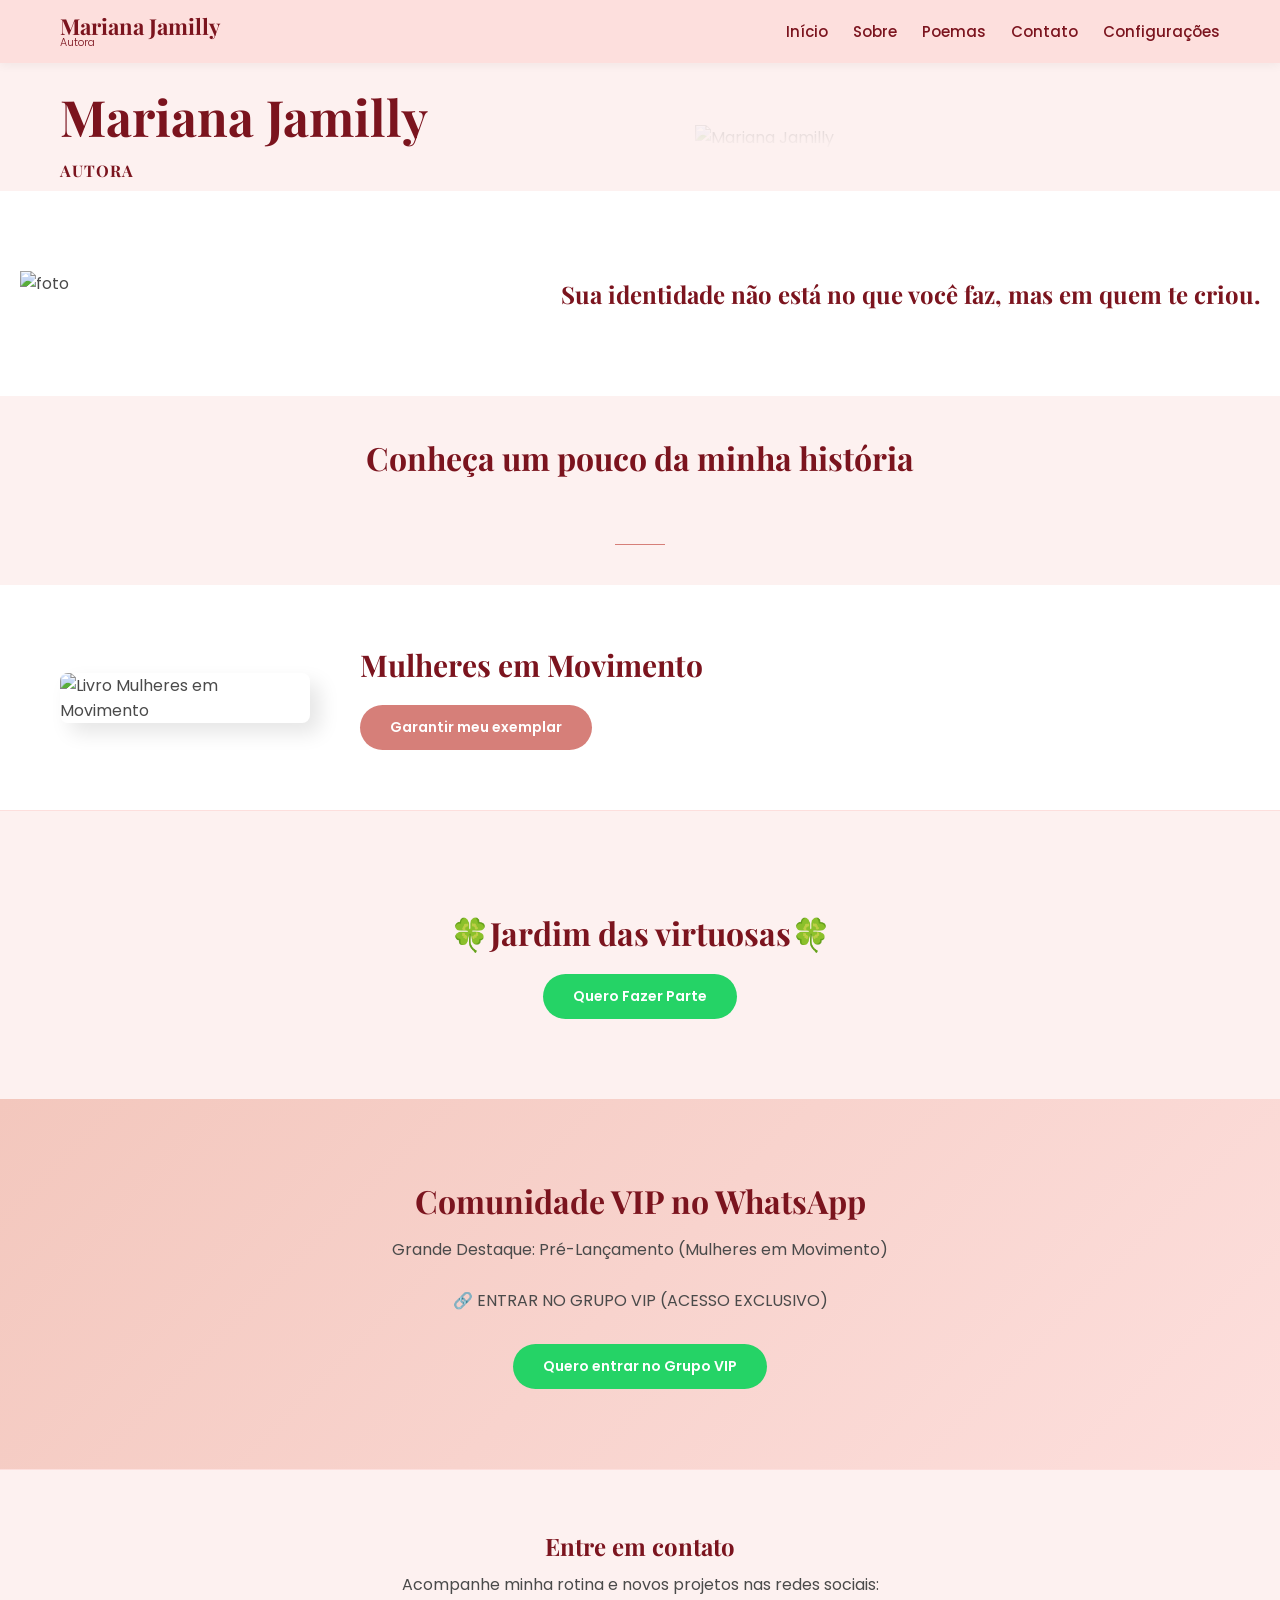
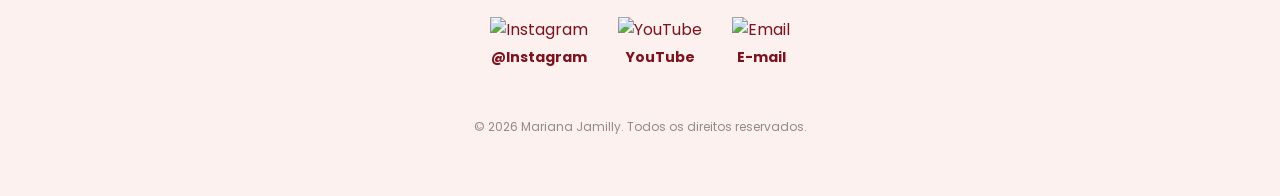
==== index.html @ b72de7c8 "Add files via upload" ====
<!DOCTYPE html>
<html lang="pt-br">
<head>
    <meta charset="UTF-8">
    <meta name="viewport" content="width=device-width, initial-scale=1.0">
    <title>Mariana Jamilly - Autora & Coautora</title>
    
    <link rel="preconnect" href="https://fonts.googleapis.com">
    <link rel="preconnect" href="https://fonts.gstatic.com" crossorigin>
    <link href="https://fonts.googleapis.com/css2?family=Playfair+Display:ital,wght@0,400;0,700;1,400&family=Poppins:wght@300;400;600&display=swap" rel="stylesheet">
    
    <style>
        * { margin: 0; padding: 0; box-sizing: border-box; }

        body {
            font-family: 'Poppins', sans-serif;
            background-color: #FDF1F0;
            color: #4A4A4A;
            overflow-x: hidden;
        }

        .container { max-width: 1200px; margin: 0 auto; padding: 0 20px; width: 100%; }

        .btn {
            display: inline-block;
            background-color: #D67F79;
            color: white;
            padding: 12px 30px;
            border-radius: 25px;
            font-weight: 600;
            font-size: 14px;
            border: none;
            cursor: pointer;
            transition: 0.3s;
            text-decoration: none;
            text-align: center;
        }

        .btn:hover { background-color: #B75B56; transform: translateY(-2px); }

        /* HEADER */
        header {
            background-color: #FDDFDD;
            padding: 15px 0;
            width: 100%;
            z-index: 1000;
            position: sticky;
            top: 0;
            box-shadow: 0 2px 10px rgba(0,0,0,0.05);
        }

        .header-content { display: flex; justify-content: space-between; align-items: center; }

        .logo {
            font-family: 'Playfair Display', serif;
            font-size: 22px;
            color: #7B141E;
            font-weight: 700;
            line-height: 1;
        }

        .logo span { 
            display: block; 
            font-size: 11px; font-family: 'Poppins'; font-weight: 300; 
        }

        .nav-menu { 
            display: flex; 
            gap: 25px; 
            list-style: none; 
        }
        
        .nav-menu a { 
            text-decoration: none; color: #7B141E; font-weight: 500; 
            font-size: 15px;
        }
        
        .menu-toggle{
            display: none;
            flex-direction: column;
            gap: 5px;
            cursor: pointer;
            border: none;
            background: none;
        }
        
        .menu-toggle span{
            display: block;
            width: 25px;
            height: 3px;
            background-color: #7B141E;
            border-radius: 2px;
        }
        
        /* HERO SECTION */
        .hero {
            background: #FDF1F0;
            position: relative;
            padding-top: 20px;
        }

        .hero-content { 
            display: flex; 
            align-items: center; 
            justify-content: space-between; 
            gap: 20px;
        }
        
        .hero-text { 
            flex: 1; 
            z-index: 2; 
        }
        
        .subtitulo{
            display: block;
            color: #7B141E;
            font-weight: bold;
            text-transform: uppercase;
            letter-spacing: 1px;
            margin-bottom: 10px;
            font-family: 'Playfair Display', serif;
        }
        
        .hero-text h1 { 
            font-family: 'Playfair Display', serif; 
            font-size: 50px; 
            color: #7B141E; 
            margin-bottom: 10px; 
        }

        .hero-text h2 { 
            font-family: 'Playfair Display', serif; 
            font-size: 20px; 
            color: #D67F79; 
            margin-bottom: 5px; 
        }

        .hero-img { 
            flex: 1; 
            display: flex; 
            justify-content: center; 
            position: relative;
            max-width: 100%;
        }
            
        .hero-img::after {
            content: "";
            position: absolute;
            bottom: 0;
            left: 0;
            right: 0;
            height: 140px;
            background: linear-gradient(to bottom, transparent, #FDF1F0);
            pointer-events: none;
            z-index: 2;
        }

        .hero-img img { 
            width: 100%; 
            max-width: 480px; 
            height: 480px ;
            object-fit: cover;
            object-position: center top;
            height: auto; 
            display: block; 
        }

        /* SEÇÃO FOTO E TEXTO (PERFIL SECUNDÁRIO) */
        .secaoFotoTexto{
            padding:60px 0;
            background-color:#fff ;
        }
        
        .secaoFotoTexto .FlexContainer {
            margin: 20px;
            display: flex;
            align-items: center;
            gap: 40px;
            flex-wrap: wrap;
        }
        
        .secaoFotoTexto h2{
            font-family:'Playfair Display', serif;
            color: #7B141E;
        }
        
        .fotoPerfilSecundaria{
            flex: 1;
            min-width: 300px;
        }
        
        .fotoPerfilSecundaria img {
            width: 100%;
            max-width: 400px;
            display: block;
            margin-bottom: 20px;
        }
        
        .textoPerfilSecundario p{
            line-height: 1.8;
            color: #555;
            text-align: center;
            margin: 10px 0;
            font-family: 'Playfair Display', serif;
        }

        /* BIOGRAFIA */
        .bio-section { 
            padding: 40px 0; 
            text-align: center; 
        }
        
        .bio-content { 
            max-width: 800px; 
            margin: 0 auto; 
        }
        
        .bio-content h2 { 
            font-family: 'Playfair Display', serif; 
            font-size: 32px; 
            color: #7B141E; 
            margin-bottom: 20px; 
        }
        
        .bio-content p { 
            font-size: 16px; 
            line-height: 1.8; 
            margin-bottom: 25px; 
            color: #555; 
            font-family: 'Playfair Display', serif;
        }

        /* SEÇÃO LIVRO */
        .sobre-livro { 
            padding: 60px 0;
            background: #fff;
        }
            
        .card-livro { display: flex; gap: 50px; align-items: center; }
        .book-img { flex: 0 0 250px; }
        
        .book-img img { width: 100%; border-radius: 8px; box-shadow: 10px 10px 20px rgba(0,0,0,0.1); }
        
        .book-text { flex: 1; }
        
        .book-text h3 { font-family: 'Playfair Display'; font-size: 30px; color: #7B141E; margin-bottom: 20px; }
        .book-text p { line-height: 1.6; color: #555; margin-bottom: 20px; }

        /* DEVOCIONAL */
        .grupoDevocional{
            padding: 80px 20px;
            background-color: #FDF1F0;
            text-align: center;
            border-top: 1px solid #FDDFDD;
        }
        
        .containerDevocional{
            max-width: 700px;
            margin: 0 auto;
            padding: 0 20px;
        }
        
        .containerDevocional h2{
            font-family: 'Playfair Display', serif;
            font-size: 32px;
            color:#7B141E;
            margin: 20px;
        }
        
        .containerDevocional p{
            margin: 10px 0;
            line-height: 1.6;
            color: #4A4A4A;
        }

        /* GRUPO VIP WHATSAPP */
        .grupo-vip {
            padding: 80px 0;
            background: linear-gradient(135deg, #F3C7BD 0%, #FDDFDD 100%);
            text-align: center;
        }
        .vip-container { max-width: 700px; margin: 0 auto; }
        .vip-container h2 { font-family: 'Playfair Display'; font-size: 32px; color: #7B141E; margin-bottom: 15px; }
        .vip-container p { margin-bottom: 30px; line-height: 1.6; }
        .whatsapp-btn { background-color: #25D366; }
        .whatsapp-btn:hover { background-color: #128C7E; }

        /* FOOTER */
        footer {
            padding: 60px 0;
            background-color: #FDF1F0;
            border-top: 1px solid #FDDFDD;
            text-align: center;
        }
        .social-links { display: flex; justify-content: center; gap: 30px; margin-top: 20px; }
        .social-item { text-align: center; color: #7B141E; transition: 0.3s; text-decoration: none; }
        .social-item:hover { color: #D67F79; }
        .social-item b { display: block; font-size: 14px; margin-top: 5px; }

        /* RESPONSIVIDADE */
        @media (max-width: 768px) {
         .hero-content { 
        flex-direction: column; 
        text-align: center; 
    }
    .hero-img { 
        order: 1; 
        width: 100%; 
        justify-content: center; 
    }
    .hero-text { 
        order: 2; 
        padding: 20px 10px; 
    }
    .hero-img img {
        height: 380px;
        max-width: 100%;
    }
    
            .hero-text h1 { font-size: clamp(2rem, 6vh, 32px); }
            .card-livro { flex-direction: column; text-align: center; }
            .book-img { width: 180px; }
            .social-links { flex-direction: column; gap: 20px; }
            .menu-toggle { display: flex; }
            .nav-menu {
                display: none;
                flex-direction: column;
                position: absolute;
                top: 70px;
                left: 0;
                width: 100%;
                background-color: #FDDFDD;
                padding: 20px;
                text-align: center;
                box-shadow: 0 5px 10px rgba(0,0,0,0.1);
            }
            .nav-menu.active { display: flex; }
            .secaoFotoTexto .FlexContainer { flex-direction: column; text-align: center; }
            .fotoPerfilSecundaria img { box-shadow: none; }
        }
    </style>
</head>
<body>

    <header>
        <div class="container header-content">
            <div class="logo">
                Mariana Jamilly
                <span id="siteLogoSub">Autora</span>
            </div>
            
            <button class="menu-toggle" id="mobile-menu">
                <span></span>
                <span></span>
                <span></span>
            </button>
            
            <ul class="nav-menu" id="nav-list">
                <li><a href="#inicio">Início</a></li>
                <li><a href="#sobre">Sobre</a></li>
                <li><a href="poemas.html">Poemas</a></li>
                <li><a href="#contato">Contato</a></li>
                  <li><a href="configuracoes.html">Configurações</a></li>
            </ul>
        </div>
    </header>

    <!-- HERO SECTION -->
    <section class="hero" id="inicio">
        <div class="container hero-content">
        <div class="hero-text">
    <h1 id="viewHeroTitulo">Mariana Jamilly</h1>
    <p class="subtitulo" id="viewHeroAutora">Autora</p>
</div>


            <div class="hero-img">
                <img id="viewHeroImg" src="mari.jpg" alt="Mariana Jamilly">
            </div>
        </div>
    </section>
    
    <!-- PERFIL SECUNDÁRIO -->
    <section class="secaoFotoTexto">
        <div class="FlexContainer">
            <div class="fotoPerfilSecundaria">
                <img id="viewPerfilSecundarioImg" src="conexaoFoto.jpg" alt="foto">
            </div>
            <div class="textoPerfilSecundario">
                <h2 id="viewPerfilSecundarioTitulo">Sua identidade não está no que você faz, mas em quem te criou.</h2>
                <div id="viewPerfilSecundarioParagrafos"></div>
            </div>
        </div>
    </section>
    
    <!-- BIO (HISTÓRIA) -->
    <section class="bio-section" id="sobre">
        <div class="container bio-content">
            <h2 id="viewBioTitulo">Conheça um pouco da minha história</h2>
            <br>
            <div id="viewBioParagrafos"></div>
            <hr style="border: 0; height: 1px; background: #D67F79; width: 50px; margin: 20px auto 0;">
        </div>
    </section>

    <!-- SOBRE O LIVRO -->
    <section class="sobre-livro" id="livro">
        <div class="container">
            <div class="card-livro">
                <div class="book-img">
                    <img id="viewLivroImg" src="capLvr.jpg" alt="Livro Mulheres em Movimento">
                </div>
                <div class="book-text">
                    <h3 id="viewLivroTitulo">Mulheres em Movimento</h3>
                    <p id="viewLivroDescricao"></p>
                    <a id="viewLivroBtn" href="#" class="btn" target="_blank">Garantir meu exemplar</a>
                </div>
            </div>
        </div>
    </section>
    
    <!-- GRUPO DEVOCIONAL -->
    <section class="grupoDevocional">
        <div class="containerDevocional">
            <h2 id="viewDevocionalTitulo">🍀Jardim das virtuosas🍀</h2>
            <div id="viewDevocionalParagrafos"></div>
            <a id="viewDevocionalBtn" href="#" target="_blank" class="btn whatsapp-btn">Quero Fazer Parte</a>
        </div>
    </section>

    <!-- GRUPO VIP -->
    <section class="grupo-vip">
        <div class="container vip-container">
            <h2>Comunidade VIP no WhatsApp</h2>
            <p>Grande Destaque: Pré-Lançamento (Mulheres em Movimento)<br><br>🔗 ENTRAR NO GRUPO VIP (ACESSO EXCLUSIVO)</p>
            <a href="https://chat.whatsapp.com/COgzoQQzvGF0dTVQZWko67?mode=gi_t" target="_blank" class="btn whatsapp-btn">Quero entrar no Grupo VIP</a>
        </div>
    </section>

    <!-- FOOTER -->
    <footer id="contato">
        <div class="container">
            <h2 style="font-family: 'Playfair Display'; color: #7B141E; margin-bottom: 10px;">Entre em contato</h2>
            <p>Acompanhe minha rotina e novos projetos nas redes sociais:</p>
            
            <div class="social-links">
                <a href="https://www.instagram.com/marianajamilly.oficial?igsh=MTk4dnRyM21mb2xocg==" target="_blank" class="social-item">
                    <img src="https://cdn-icons-png.flaticon.com/512/174/174855.png" width="30" alt="Instagram">
                    <b>@Instagram</b>
                </a>
                <a href="https://www.youtube.com/@Marianajamilly.oficial" target="_blank" class="social-item">
                    <img src="https://cdn-icons-png.flaticon.com/512/1384/1384060.png" width="30" alt="YouTube">
                    <b>YouTube</b>
                </a>
                <a href="mailto:marianajamillynevesdeoliveira@gmail.com" class="social-item">
                    <img src="https://cdn-icons-png.flaticon.com/512/732/732200.png" width="30" alt="Email">
                    <b>E-mail</b>
                </a>
            </div>
            
            <p style="font-size: 12px; margin-top: 50px; opacity: 0.6;">&copy; 2026 Mariana Jamilly. Todos os direitos reservados.</p>
        </div>
    </footer>

<!-- Mude de firebase-database-compat.js para firebase-firestore-compat.js -->
    <script src="https://www.gstatic.com/firebasejs/10.8.0/firebase-app-compat.js"></script>
    <script src="https://www.gstatic.com/firebasejs/10.8.0/firebase-firestore-compat.js"></script>

    <!-- Seu script principal da index -->
    <script src="script.js"></script>
</body>
</html>
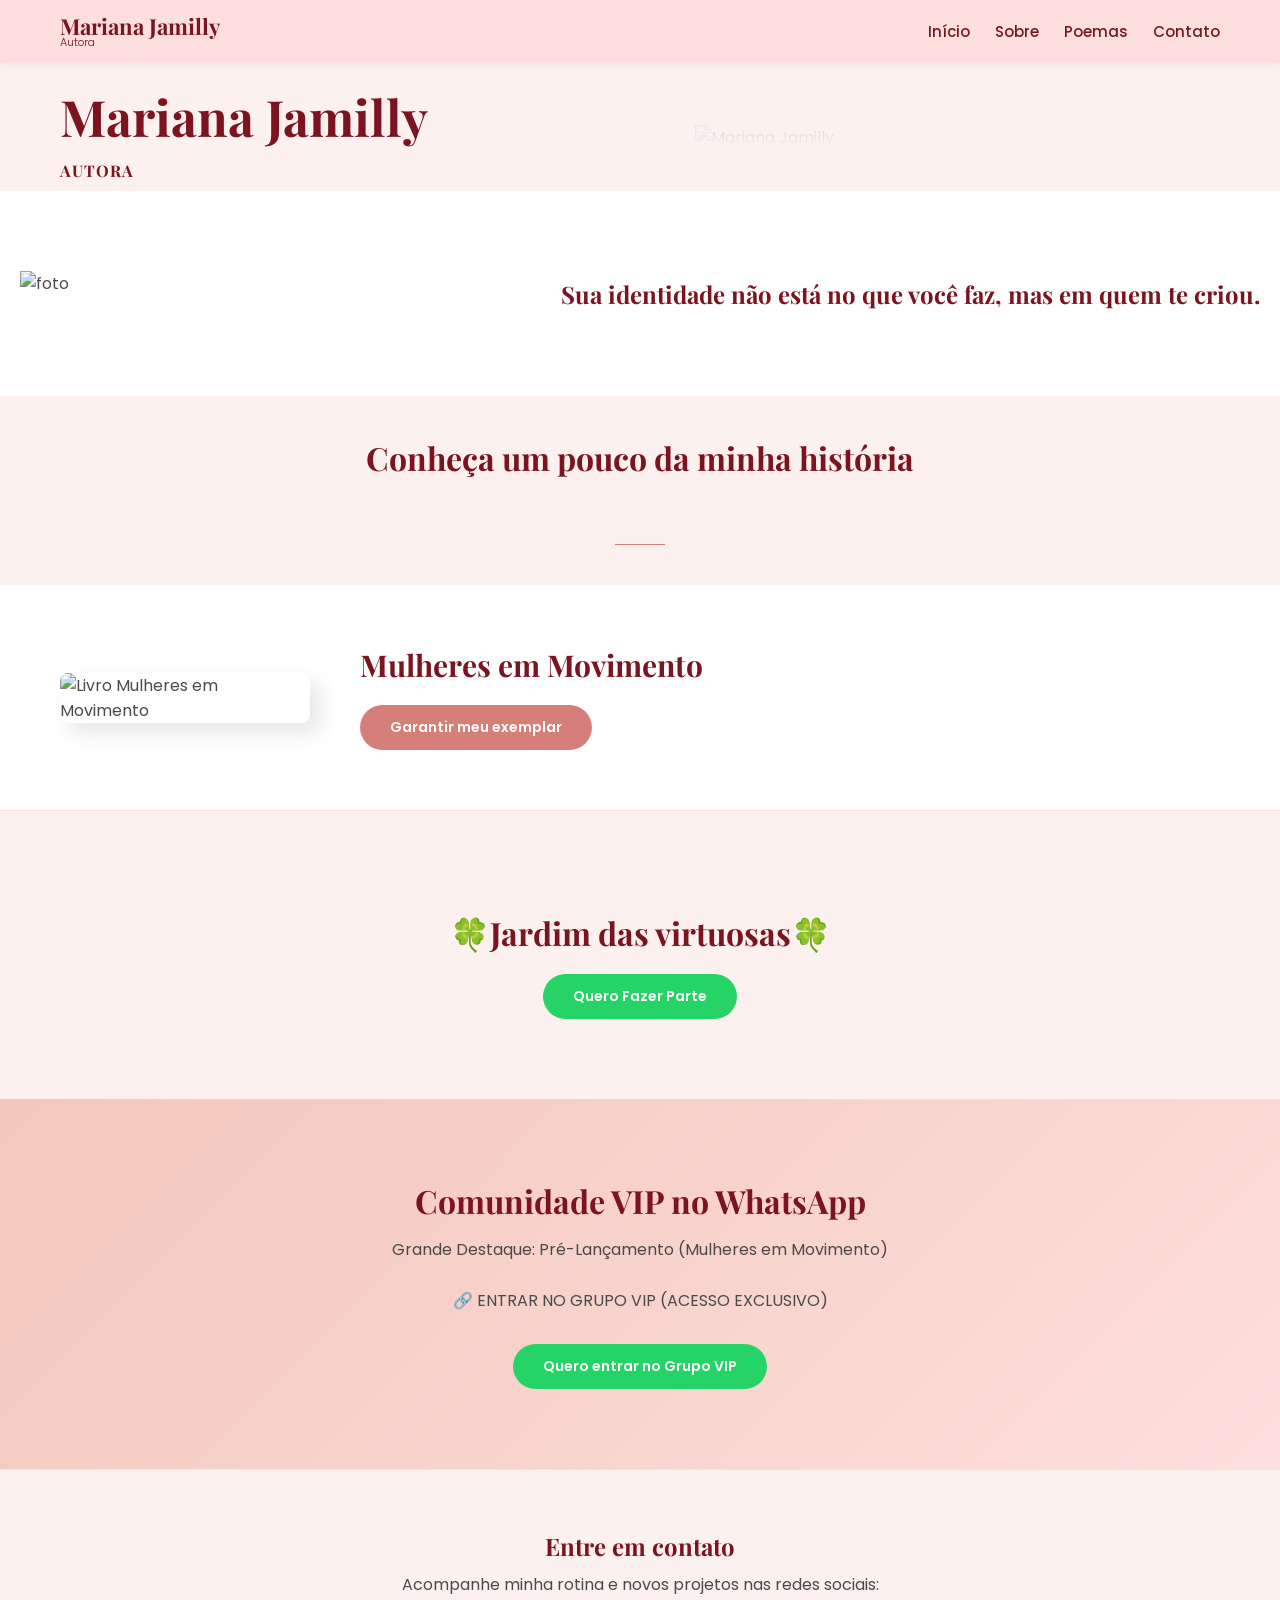
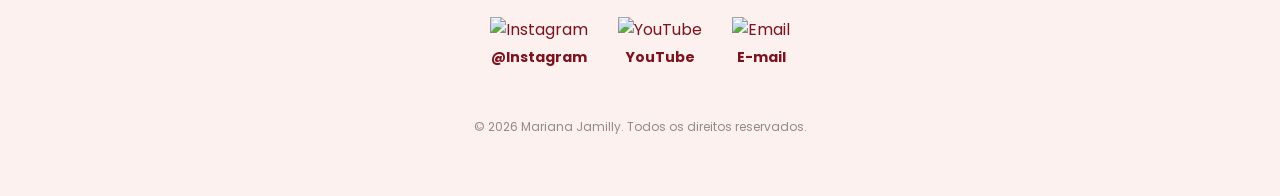
==== commit 8acc59fb: "Add files via upload" ====
--- a/index.html
+++ b/index.html
@@ -360,7 +360,9 @@
                 <li><a href="#sobre">Sobre</a></li>
                 <li><a href="poemas.html">Poemas</a></li>
                 <li><a href="#contato">Contato</a></li>
-                  <li><a href="configuracoes.html">Configurações</a></li>
+<li id="link-admin" style="display: none;">
+        <a href="configuracoes.html" style="font-weight: bold; color: #B75B56;">Configurações</a>
+    </li>
             </ul>
         </div>
     </header>
@@ -468,5 +470,30 @@
 
     <!-- Seu script principal da index -->
     <script src="script.js"></script>
+    
+    <script src="https://www.gstatic.com/firebasejs/10.8.0/firebase-app-compat.js"></script>
+<script src="https://www.gstatic.com/firebasejs/10.8.0/firebase-auth-compat.js"></script>
+
+<script>
+  if (!firebase.apps.length) {
+    firebase.initializeApp(firebaseConfig);
+  }
+
+  const EMAILS_ADM = [
+    "polyanadesn02@gmail.com",
+    
+  ];
+
+  // Mostra o botão do painel apenas se o usuário logado for um ADM
+  firebase.auth().onAuthStateChanged((usuario) => {
+    const linkAdmin = document.getElementById('link-admin');
+    if (usuario && EMAILS_ADM.includes(usuario.email)) {
+      linkAdmin.style.display = 'block';
+    } else {
+      linkAdmin.style.display = 'none';
+    }
+  });
+</script>
+
 </body>
 </html>
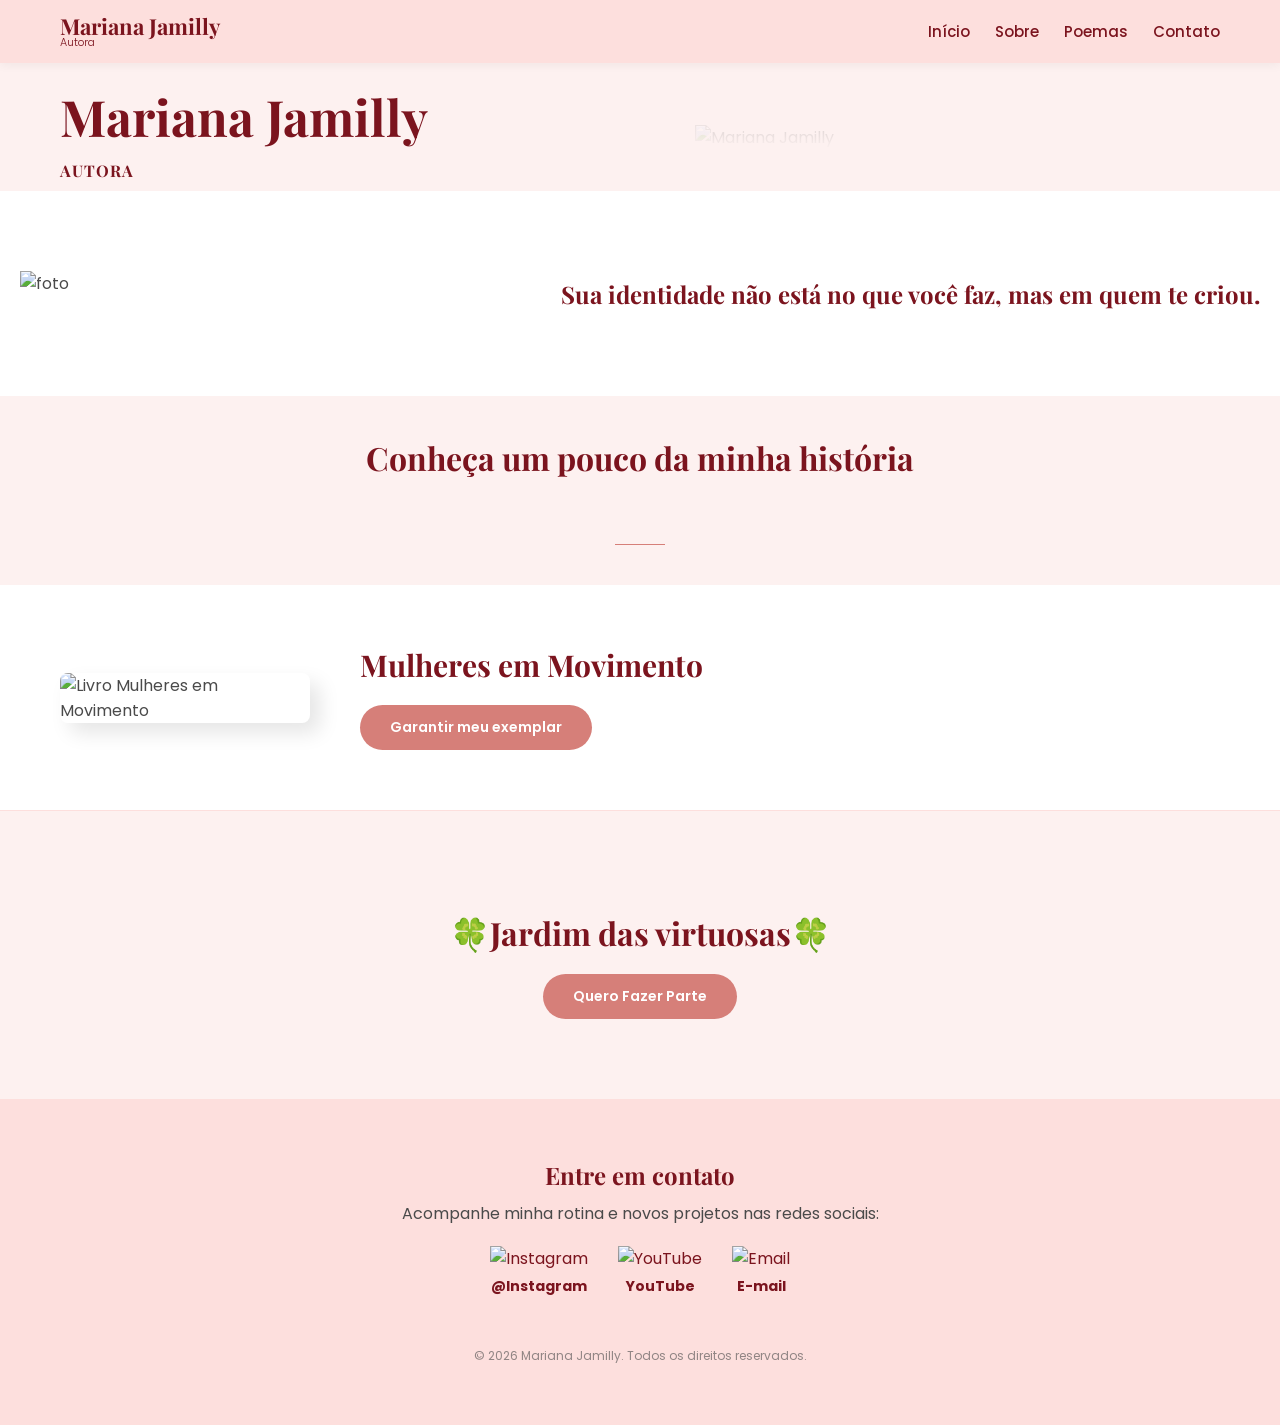
==== commit 9a733c82: "Add files via upload" ====
--- a/index.html
+++ b/index.html
@@ -154,6 +154,8 @@
             pointer-events: none;
             z-index: 2;
         }
+        
+        
 
         .hero-img img { 
             width: 100%; 
@@ -199,9 +201,9 @@
         .textoPerfilSecundario p{
             line-height: 1.8;
             color: #555;
-            text-align: center;
-            margin: 10px 0;
-            font-family: 'Playfair Display', serif;
+            text-align: justify;
+    margin: 10px 0;
+    font-family: 'Playfair Display', serif;
         }
 
         /* BIOGRAFIA */
@@ -273,24 +275,13 @@
             color: #4A4A4A;
         }
 
-        /* GRUPO VIP WHATSAPP */
-        .grupo-vip {
-            padding: 80px 0;
-            background: linear-gradient(135deg, #F3C7BD 0%, #FDDFDD 100%);
-            text-align: center;
-        }
-        .vip-container { max-width: 700px; margin: 0 auto; }
-        .vip-container h2 { font-family: 'Playfair Display'; font-size: 32px; color: #7B141E; margin-bottom: 15px; }
-        .vip-container p { margin-bottom: 30px; line-height: 1.6; }
-        .whatsapp-btn { background-color: #25D366; }
-        .whatsapp-btn:hover { background-color: #128C7E; }
-
+        /* 
         /* FOOTER */
         footer {
             padding: 60px 0;
-            background-color: #FDF1F0;
-            border-top: 1px solid #FDDFDD;
-            text-align: center;
+    background-color: #FDDFDD;
+    
+    text-align: center;
         }
         .social-links { display: flex; justify-content: center; gap: 30px; margin-top: 20px; }
         .social-item { text-align: center; color: #7B141E; transition: 0.3s; text-decoration: none; }
@@ -335,7 +326,8 @@
                 box-shadow: 0 5px 10px rgba(0,0,0,0.1);
             }
             .nav-menu.active { display: flex; }
-            .secaoFotoTexto .FlexContainer { flex-direction: column; text-align: center; }
+            .secaoFotoTexto .FlexContainer { 
+                flex-direction: column; text-align: center; }
             .fotoPerfilSecundaria img { box-shadow: none; }
         }
     </style>
@@ -430,15 +422,7 @@
         </div>
     </section>
 
-    <!-- GRUPO VIP -->
-    <section class="grupo-vip">
-        <div class="container vip-container">
-            <h2>Comunidade VIP no WhatsApp</h2>
-            <p>Grande Destaque: Pré-Lançamento (Mulheres em Movimento)<br><br>🔗 ENTRAR NO GRUPO VIP (ACESSO EXCLUSIVO)</p>
-            <a href="https://chat.whatsapp.com/COgzoQQzvGF0dTVQZWko67?mode=gi_t" target="_blank" class="btn whatsapp-btn">Quero entrar no Grupo VIP</a>
-        </div>
-    </section>
-
+    
     <!-- FOOTER -->
     <footer id="contato">
         <div class="container">
@@ -481,7 +465,10 @@
 
   const EMAILS_ADM = [
     "polyanadesn02@gmail.com",
-    
+    "polyanadesouzaneves2@gmail.com",
+    "polyanadesouza02@gmail.com",
+    "marianajamillynevesdeoliveira@gmail.com",
+    "mahmajamilly@gmail.com"
   ];
 
   // Mostra o botão do painel apenas se o usuário logado for um ADM
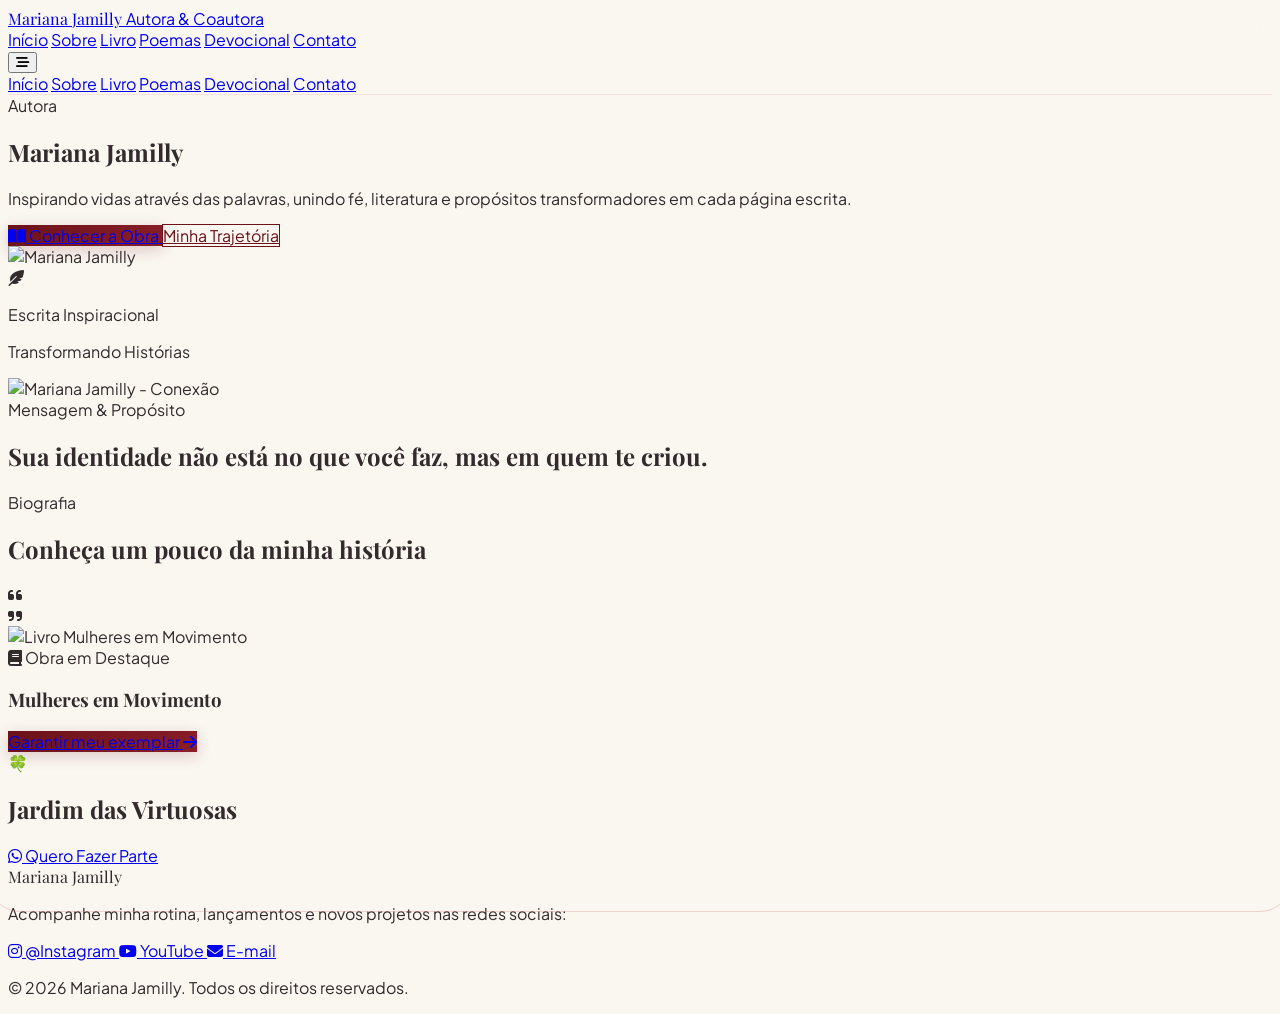
==== commit c24098df: "Add files via upload" ====
--- a/index.html
+++ b/index.html
@@ -1,486 +1,440 @@
 <!DOCTYPE html>
-<html lang="pt-br">
+<html lang="pt-br" class="scroll-smooth">
 <head>
     <meta charset="UTF-8">
     <meta name="viewport" content="width=device-width, initial-scale=1.0">
     <title>Mariana Jamilly - Autora & Coautora</title>
     
+    <!-- Google Fonts -->
     <link rel="preconnect" href="https://fonts.googleapis.com">
     <link rel="preconnect" href="https://fonts.gstatic.com" crossorigin>
-    <link href="https://fonts.googleapis.com/css2?family=Playfair+Display:ital,wght@0,400;0,700;1,400&family=Poppins:wght@300;400;600&display=swap" rel="stylesheet">
+    <link href="https://fonts.googleapis.com/css2?family=Playfair+Display:ital,wght@0,400;0,600;0,700;1,400&family=Plus+Jakarta+Sans:wght@300;400;500;600;700&display=swap" rel="stylesheet">
     
+    <!-- FontAwesome icons -->
+    <link rel="stylesheet" href="https://cdnjs.cloudflare.com/ajax/libs/font-awesome/6.4.0/css/all.min.css">
+
+    <!-- Tailwind CSS CDN -->
+    <script src="https://cdn.tailwindcss.com"></script>
+    <script>
+        tailwind.config = {
+            theme: {
+                extend: {
+                    colors: {
+                        brand: {
+                            wine: '#6B121A',
+                            darkWine: '#4A0C12',
+                            rose: '#D67F79',
+                            roseLight: '#F7E7E5',
+                            accent: '#C86B65',
+                            cream: '#FAF6F0',
+                            cardBg: '#FCF8F7'
+                        }
+                    },
+                    fontFamily: {
+                        serif: ['"Playfair Display"', 'serif'],
+                        sans: ['"Plus Jakarta Sans"', 'sans-serif']
+                    },
+                    boxShadow: {
+                        'soft-wine': '0 20px 40px -15px rgba(107, 18, 26, 0.08)',
+                        'book': '15px 20px 35px -5px rgba(74, 12, 18, 0.25)',
+                        'card-hover': '0 25px 50px -12px rgba(107, 18, 26, 0.12)'
+                    }
+                }
+            }
+        }
+    </script>
+
     <style>
-        * { margin: 0; padding: 0; box-sizing: border-box; }
-
         body {
-            font-family: 'Poppins', sans-serif;
-            background-color: #FDF1F0;
-            color: #4A4A4A;
+            font-family: 'Plus Jakarta Sans', sans-serif;
+            background-color: #FAF6F0;
+            color: #332A2B;
             overflow-x: hidden;
         }
 
-        .container { max-width: 1200px; margin: 0 auto; padding: 0 20px; width: 100%; }
-
-        .btn {
-            display: inline-block;
-            background-color: #D67F79;
-            color: white;
-            padding: 12px 30px;
-            border-radius: 25px;
-            font-weight: 600;
-            font-size: 14px;
-            border: none;
-            cursor: pointer;
-            transition: 0.3s;
-            text-decoration: none;
-            text-align: center;
-        }
-
-        .btn:hover { background-color: #B75B56; transform: translateY(-2px); }
-
-        /* HEADER */
-        header {
-            background-color: #FDDFDD;
-            padding: 15px 0;
-            width: 100%;
-            z-index: 1000;
-            position: sticky;
-            top: 0;
-            box-shadow: 0 2px 10px rgba(0,0,0,0.05);
-        }
-
-        .header-content { display: flex; justify-content: space-between; align-items: center; }
-
-        .logo {
+        .font-serif {
             font-family: 'Playfair Display', serif;
-            font-size: 22px;
-            color: #7B141E;
-            font-weight: 700;
-            line-height: 1;
-        }
-
-        .logo span { 
-            display: block; 
-            font-size: 11px; font-family: 'Poppins'; font-weight: 300; 
-        }
-
-        .nav-menu { 
-            display: flex; 
-            gap: 25px; 
-            list-style: none; 
+        }
+
+        /* Glassmorphism Header */
+        .glass-header {
+            background: rgba(250, 246, 240, 0.85);
+            backdrop-filter: blur(12px);
+            -webkit-backdrop-filter: blur(12px);
+            border-bottom: 1px solid rgba(214, 127, 121, 0.15);
+        }
+
+        /* Gradient Text Helper */
+        .text-gradient {
+            background: linear-gradient(135deg, #6B121A 0%, #B75B56 100%);
+            -webkit-background-clip: text;
+            -webkit-text-fill-color: transparent;
+        }
+
+        /* Custom Hover Transitions */
+        .btn-primary {
+            background: linear-gradient(135deg, #6B121A 0%, #8A1E27 100%);
+            transition: all 0.3s cubic-bezier(0.4, 0, 0.2, 1);
+            box-shadow: 0 4px 15px rgba(107, 18, 26, 0.2);
         }
         
-        .nav-menu a { 
-            text-decoration: none; color: #7B141E; font-weight: 500; 
-            font-size: 15px;
-        }
-        
-        .menu-toggle{
-            display: none;
-            flex-direction: column;
-            gap: 5px;
-            cursor: pointer;
-            border: none;
-            background: none;
-        }
-        
-        .menu-toggle span{
-            display: block;
-            width: 25px;
-            height: 3px;
-            background-color: #7B141E;
-            border-radius: 2px;
-        }
-        
-        /* HERO SECTION */
-        .hero {
-            background: #FDF1F0;
-            position: relative;
-            padding-top: 20px;
-        }
-
-        .hero-content { 
-            display: flex; 
-            align-items: center; 
-            justify-content: space-between; 
-            gap: 20px;
-        }
-        
-        .hero-text { 
-            flex: 1; 
-            z-index: 2; 
-        }
-        
-        .subtitulo{
-            display: block;
-            color: #7B141E;
-            font-weight: bold;
-            text-transform: uppercase;
-            letter-spacing: 1px;
-            margin-bottom: 10px;
+        .btn-primary:hover {
+            transform: translateY(-2px);
+            box-shadow: 0 8px 25px rgba(107, 18, 26, 0.35);
+            background: linear-gradient(135deg, #7B141E 0%, #9B242E 100%);
+        }
+
+        .btn-outline {
+            border: 1px solid #6B121A;
+            color: #6B121A;
+            transition: all 0.3s ease;
+        }
+
+        .btn-outline:hover {
+            background-color: #6B121A;
+            color: #FFFFFF;
+            transform: translateY(-2px);
+        }
+
+        /* Custom image frame decorative element */
+        .frame-decorative::before {
+            content: '';
+            position: absolute;
+            inset: -12px;
+            border: 1px solid rgba(214, 127, 121, 0.3);
+            border-radius: 2rem;
+            z-index: 0;
+            pointer-events: none;
+        }
+
+        /* Dynamic styles for Firebase dynamic blocks */
+        #viewPerfilSecundarioParagrafos p,
+        #viewBioParagrafos p,
+        #viewDevocionalParagrafos p {
+            margin-bottom: 1.25rem;
+            line-height: 1.8;
+            font-size: 1.05rem;
+        }
+
+        #viewBioParagrafos p {
             font-family: 'Playfair Display', serif;
-        }
-        
-        .hero-text h1 { 
-            font-family: 'Playfair Display', serif; 
-            font-size: 50px; 
-            color: #7B141E; 
-            margin-bottom: 10px; 
-        }
-
-        .hero-text h2 { 
-            font-family: 'Playfair Display', serif; 
-            font-size: 20px; 
-            color: #D67F79; 
-            margin-bottom: 5px; 
-        }
-
-        .hero-img { 
-            flex: 1; 
-            display: flex; 
-            justify-content: center; 
-            position: relative;
-            max-width: 100%;
-        }
-            
-        .hero-img::after {
-            content: "";
-            position: absolute;
-            bottom: 0;
-            left: 0;
-            right: 0;
-            height: 140px;
-            background: linear-gradient(to bottom, transparent, #FDF1F0);
-            pointer-events: none;
-            z-index: 2;
-        }
-        
-        
-
-        .hero-img img { 
-            width: 100%; 
-            max-width: 480px; 
-            height: 480px ;
-            object-fit: cover;
-            object-position: center top;
-            height: auto; 
-            display: block; 
-        }
-
-        /* SEÇÃO FOTO E TEXTO (PERFIL SECUNDÁRIO) */
-        .secaoFotoTexto{
-            padding:60px 0;
-            background-color:#fff ;
-        }
-        
-        .secaoFotoTexto .FlexContainer {
-            margin: 20px;
-            display: flex;
-            align-items: center;
-            gap: 40px;
-            flex-wrap: wrap;
-        }
-        
-        .secaoFotoTexto h2{
-            font-family:'Playfair Display', serif;
-            color: #7B141E;
-        }
-        
-        .fotoPerfilSecundaria{
-            flex: 1;
-            min-width: 300px;
-        }
-        
-        .fotoPerfilSecundaria img {
-            width: 100%;
-            max-width: 400px;
-            display: block;
-            margin-bottom: 20px;
-        }
-        
-        .textoPerfilSecundario p{
-            line-height: 1.8;
-            color: #555;
-            text-align: justify;
-    margin: 10px 0;
-    font-family: 'Playfair Display', serif;
-        }
-
-        /* BIOGRAFIA */
-        .bio-section { 
-            padding: 40px 0; 
-            text-align: center; 
-        }
-        
-        .bio-content { 
-            max-width: 800px; 
-            margin: 0 auto; 
-        }
-        
-        .bio-content h2 { 
-            font-family: 'Playfair Display', serif; 
-            font-size: 32px; 
-            color: #7B141E; 
-            margin-bottom: 20px; 
-        }
-        
-        .bio-content p { 
-            font-size: 16px; 
-            line-height: 1.8; 
-            margin-bottom: 25px; 
-            color: #555; 
-            font-family: 'Playfair Display', serif;
-        }
-
-        /* SEÇÃO LIVRO */
-        .sobre-livro { 
-            padding: 60px 0;
-            background: #fff;
-        }
-            
-        .card-livro { display: flex; gap: 50px; align-items: center; }
-        .book-img { flex: 0 0 250px; }
-        
-        .book-img img { width: 100%; border-radius: 8px; box-shadow: 10px 10px 20px rgba(0,0,0,0.1); }
-        
-        .book-text { flex: 1; }
-        
-        .book-text h3 { font-family: 'Playfair Display'; font-size: 30px; color: #7B141E; margin-bottom: 20px; }
-        .book-text p { line-height: 1.6; color: #555; margin-bottom: 20px; }
-
-        /* DEVOCIONAL */
-        .grupoDevocional{
-            padding: 80px 20px;
-            background-color: #FDF1F0;
-            text-align: center;
-            border-top: 1px solid #FDDFDD;
-        }
-        
-        .containerDevocional{
-            max-width: 700px;
-            margin: 0 auto;
-            padding: 0 20px;
-        }
-        
-        .containerDevocional h2{
-            font-family: 'Playfair Display', serif;
-            font-size: 32px;
-            color:#7B141E;
-            margin: 20px;
-        }
-        
-        .containerDevocional p{
-            margin: 10px 0;
-            line-height: 1.6;
-            color: #4A4A4A;
-        }
-
-        /* 
-        /* FOOTER */
-        footer {
-            padding: 60px 0;
-    background-color: #FDDFDD;
-    
-    text-align: center;
-        }
-        .social-links { display: flex; justify-content: center; gap: 30px; margin-top: 20px; }
-        .social-item { text-align: center; color: #7B141E; transition: 0.3s; text-decoration: none; }
-        .social-item:hover { color: #D67F79; }
-        .social-item b { display: block; font-size: 14px; margin-top: 5px; }
-
-        /* RESPONSIVIDADE */
-        @media (max-width: 768px) {
-         .hero-content { 
-        flex-direction: column; 
-        text-align: center; 
-    }
-    .hero-img { 
-        order: 1; 
-        width: 100%; 
-        justify-content: center; 
-    }
-    .hero-text { 
-        order: 2; 
-        padding: 20px 10px; 
-    }
-    .hero-img img {
-        height: 380px;
-        max-width: 100%;
-    }
-    
-            .hero-text h1 { font-size: clamp(2rem, 6vh, 32px); }
-            .card-livro { flex-direction: column; text-align: center; }
-            .book-img { width: 180px; }
-            .social-links { flex-direction: column; gap: 20px; }
-            .menu-toggle { display: flex; }
-            .nav-menu {
-                display: none;
-                flex-direction: column;
-                position: absolute;
-                top: 70px;
-                left: 0;
-                width: 100%;
-                background-color: #FDDFDD;
-                padding: 20px;
-                text-align: center;
-                box-shadow: 0 5px 10px rgba(0,0,0,0.1);
-            }
-            .nav-menu.active { display: flex; }
-            .secaoFotoTexto .FlexContainer { 
-                flex-direction: column; text-align: center; }
-            .fotoPerfilSecundaria img { box-shadow: none; }
+            color: #4A3E3F;
+            font-size: 1.125rem;
         }
     </style>
 </head>
-<body>
-
-    <header>
-        <div class="container header-content">
-            <div class="logo">
-                Mariana Jamilly
-                <span id="siteLogoSub">Autora</span>
-            </div>
+<body class="antialiased selection:bg-brand-roseLight selection:text-brand-wine">
+
+    <!-- HEADER -->
+    <header class="glass-header fixed top-0 left-0 right-0 z-50 transition-all duration-300">
+        <div class="max-w-7xl mx-auto px-6 sm:px-8 lg:px-12 h-20 flex items-center justify-between">
             
-            <button class="menu-toggle" id="mobile-menu">
-                <span></span>
-                <span></span>
-                <span></span>
+            <!-- LOGO -->
+            <a href="#inicio" class="group flex flex-col focus:outline-none">
+                <span class="font-serif text-2xl font-bold tracking-tight text-brand-wine group-hover:text-brand-rose transition-colors">
+                    Mariana Jamilly
+                </span>
+                <span id="siteLogoSub" class="text-[10px] uppercase tracking-widest text-brand-rose font-semibold -mt-1">
+                    Autora & Coautora
+                </span>
+            </a>
+
+            <!-- NAV MENU - DESKTOP -->
+            <nav class="hidden md:flex items-center space-x-8">
+                <a href="#inicio" class="text-sm font-medium text-gray-700 hover:text-brand-wine transition-colors relative py-1 after:content-[''] after:absolute after:bottom-0 after:left-0 after:w-0 after:h-0.5 after:bg-brand-rose hover:after:w-full after:transition-all">Início</a>
+                <a href="#sobre" class="text-sm font-medium text-gray-700 hover:text-brand-wine transition-colors relative py-1 after:content-[''] after:absolute after:bottom-0 after:left-0 after:w-0 after:h-0.5 after:bg-brand-rose hover:after:w-full after:transition-all">Sobre</a>
+                <a href="#livro" class="text-sm font-medium text-gray-700 hover:text-brand-wine transition-colors relative py-1 after:content-[''] after:absolute after:bottom-0 after:left-0 after:w-0 after:h-0.5 after:bg-brand-rose hover:after:w-full after:transition-all">Livro</a>
+                <a href="poemas.html" class="text-sm font-medium text-gray-700 hover:text-brand-wine transition-colors relative py-1 after:content-[''] after:absolute after:bottom-0 after:left-0 after:w-0 after:h-0.5 after:bg-brand-rose hover:after:w-full after:transition-all">Poemas</a>
+                <a href="#devocional" class="text-sm font-medium text-gray-700 hover:text-brand-wine transition-colors relative py-1 after:content-[''] after:absolute after:bottom-0 after:left-0 after:w-0 after:h-0.5 after:bg-brand-rose hover:after:w-full after:transition-all">Devocional</a>
+                
+                <a href="#contato" class="text-sm font-medium text-gray-700 hover:text-brand-wine transition-colors relative py-1 after:content-[''] after:absolute after:bottom-0 after:left-0 after:w-0 after:h-0.5 after:bg-brand-rose hover:after:w-full after:transition-all">Contato</a>
+                
+<!-- Substitua a tag <li> por uma <div> -->
+                <div id="link-admin" style="display: none;">
+                    <a href="configuracoes.html" class="inline-flex items-center gap-1.5 text-xs font-bold uppercase tracking-wider text-brand-wine bg-brand-roseLight px-3 py-1.5 rounded-full hover:bg-brand-rose hover:text-white transition-all">
+                        <i class="fa-solid fa-gear text-xs"></i> Configurações
+                    </a>
+                </div>
+            </nav>
+
+            <!-- MOBILE MENU BUTTON -->
+            <button class="md:hidden p-2 rounded-lg text-brand-wine focus:outline-none focus:ring-2 focus:ring-brand-rose/50" id="mobile-menu" aria-label="Abrir menu">
+                <i class="fa-solid fa-bars-staggered text-2xl" id="menu-icon"></i>
             </button>
+        </div>
+
+        <!-- MOBILE MENU DROPDOWN -->
+        <div id="nav-list" class="hidden md:hidden bg-white/95 backdrop-blur-lg border-b border-gray-100 px-6 py-6 transition-all duration-300">
+            <div class="flex flex-col space-y-4">
+          
+                
+                <a href="#inicio" class="mobile-link text-base font-medium text-gray-800 hover:text-brand-wine">Início</a>
+                <a href="#sobre" class="mobile-link text-base font-medium text-gray-800 hover:text-brand-wine">Sobre</a>
+                <a href="#livro" class="mobile-link text-base font-medium text-gray-800 hover:text-brand-wine">Livro</a>
+                <a href="poemas.html" class="mobile-link text-base font-medium text-gray-800 hover:text-brand-wine">Poemas</a>
+                <a href="#devocional" class="mobile-link text-base font-medium text-gray-800 hover:text-brand-wine">Devocional</a>
+                <a href="#contato" class="mobile-link text-base font-medium text-gray-800 hover:text-brand-wine">Contato</a>
+                <a href="configuracoes.html"
+   id="link-admin-mobile"
+   style="display: none;"
+   class="mobile-link text-base font-bold text-brand-wine">
+    <i class="fa-solid fa-gear mr-2"></i>
+    Configurações
+</a>
+                
+            </div>
+        </div>
+    </header>
+
+    <!-- HERO SECTION -->
+    <section class="hero pt-32 pb-20 lg:pt-40 lg:pb-28 relative overflow-hidden" id="inicio">
+        <!-- Background Decorative Elements -->
+        <div class="absolute top-1/4 -left-20 w-80 h-80 bg-brand-roseLight/50 rounded-full blur-3xl pointer-events-none"></div>
+        <div class="absolute bottom-10 right-0 w-96 h-96 bg-brand-rose/10 rounded-full blur-3xl pointer-events-none"></div>
+
+        <div class="max-w-7xl mx-auto px-6 sm:px-8 lg:px-12 relative z-10">
+            <div class="grid grid-cols-1 lg:grid-cols-12 gap-12 lg:gap-8 items-center">
+                
+                <!-- HERO TEXT -->
+                <div class="lg:col-span-7 flex flex-col items-center lg:items-start text-center lg:text-left order-2 lg:order-1">
+                    <div class="inline-flex items-center gap-2 px-4 py-1.5 rounded-full bg-brand-roseLight/80 text-brand-wine text-xs font-semibold tracking-wider uppercase mb-6 border border-brand-rose/20">
+                        <span class="w-2 h-2 rounded-full bg-brand-wine animate-pulse"></span>
+                        <span id="viewHeroAutora">Autora</span>
+                    </div>
+
+                    <h1 id="viewHeroTitulo" class="font-serif text-4xl sm:text-5xl lg:text-6xl font-bold text-brand-darkWine leading-tight mb-6">
+                        Mariana Jamilly
+                    </h1>
+
+                    <p class="text-base sm:text-lg text-gray-600 max-w-xl mb-8 leading-relaxed">
+                        Inspirando vidas através das palavras, unindo fé, literatura e propósitos transformadores em cada página escrita.
+                    </p>
+
+                    <div class="flex flex-wrap items-center justify-center lg:justify-start gap-4">
+                        <a href="#livro" class="btn-primary text-white font-medium px-8 py-3.5 rounded-full text-sm tracking-wide inline-flex items-center gap-2">
+                            <i class="fa-solid fa-book-open text-xs"></i>
+                            Conhecer a Obra
+                        </a>
+                        <a href="#sobre" class="btn-outline font-medium px-8 py-3.5 rounded-full text-sm tracking-wide inline-flex items-center gap-2">
+                            Minha Trajetória
+                        </a>
+                    </div>
+                </div>
+
+                <!-- HERO IMAGE -->
+                <div class="lg:col-span-5 flex justify-center order-1 lg:order-2">
+                    <div class="relative w-full max-w-sm sm:max-w-md frame-decorative">
+                        <div class="relative z-10 rounded-3xl overflow-hidden shadow-soft-wine bg-white p-3 border border-brand-roseLight">
+                            <div class="aspect-[4/5] rounded-2xl overflow-hidden relative">
+                                <img id="viewHeroImg" src="mari.jpg" alt="Mariana Jamilly" class="w-full h-full object-cover object-top hover:scale-105 transition-transform duration-700">
+                                <div class="absolute inset-0 bg-gradient-to-t from-brand-darkWine/40 via-transparent to-transparent"></div>
+                            </div>
+                        </div>
+
+                        <!-- Floating Badge Decorative -->
+                        <div class="absolute -bottom-6 -left-6 z-20 bg-white/90 backdrop-blur-md p-4 rounded-2xl shadow-xl border border-brand-roseLight hidden sm:flex items-center gap-3">
+                            <div class="w-10 h-10 rounded-full bg-brand-roseLight flex items-center justify-center text-brand-wine">
+                                <i class="fa-solid fa-feather-pointed text-lg"></i>
+                            </div>
+                            <div>
+                                <p class="text-xs font-bold text-brand-wine uppercase tracking-wider">Escrita Inspiracional</p>
+                                <p class="text-[11px] text-gray-500">Transformando Histórias</p>
+                            </div>
+                        </div>
+                    </div>
+                </div>
+
+            </div>
+        </div>
+    </section>
+
+    <!-- PERFIL SECUNDÁRIO -->
+    <section class="py-20 bg-white relative overflow-hidden">
+        <div class="max-w-7xl mx-auto px-6 sm:px-8 lg:px-12">
+            <div class="bg-brand-cardBg rounded-3xl p-8 sm:p-12 lg:p-16 border border-brand-roseLight shadow-soft-wine relative">
+                
+                <div class="grid grid-cols-1 lg:grid-cols-12 gap-10 lg:gap-12 items-center">
+                    <!-- FOTO PERFIL SECUNDÁRIA -->
+                    <div class="lg:col-span-5 flex justify-center">
+                        <div class="relative w-full max-w-sm rounded-2xl overflow-hidden shadow-md group">
+                            <img id="viewPerfilSecundarioImg" src="conexaoFoto.jpg" alt="Mariana Jamilly - Conexão" class="w-full h-auto object-cover rounded-2xl group-hover:scale-105 transition-transform duration-500">
+                            <div class="absolute inset-0 ring-1 ring-inset ring-black/10 rounded-2xl"></div>
+                        </div>
+                    </div>
+
+                    <!-- TEXTO PERFIL SECUNDÁRIO -->
+                    <div class="lg:col-span-7 flex flex-col justify-center">
+                        <span class="text-brand-rose font-semibold text-xs tracking-widest uppercase mb-3 block">
+                            Mensagem & Propósito
+                        </span>
+                        
+                        <h2 id="viewPerfilSecundarioTitulo" class="font-serif text-2xl sm:text-3xl lg:text-4xl text-brand-wine font-bold leading-snug mb-6">
+                            Sua identidade não está no que você faz, mas em quem te criou.
+                        </h2>
+
+                        <div id="viewPerfilSecundarioParagrafos" class="text-gray-600 leading-relaxed space-y-4">
+                            <!-- Inserido dinamicamente pelo script.js -->
+                        </div>
+                    </div>
+                </div>
+
+            </div>
+        </div>
+    </section>
+
+    <!-- BIO (HISTÓRIA) -->
+    <section class="py-24 relative" id="sobre">
+        <div class="max-w-4xl mx-auto px-6 sm:px-8 text-center">
             
-            <ul class="nav-menu" id="nav-list">
-                <li><a href="#inicio">Início</a></li>
-                <li><a href="#sobre">Sobre</a></li>
-                <li><a href="poemas.html">Poemas</a></li>
-                <li><a href="#contato">Contato</a></li>
-<li id="link-admin" style="display: none;">
-        <a href="configuracoes.html" style="font-weight: bold; color: #B75B56;">Configurações</a>
-    </li>
-            </ul>
-        </div>
-    </header>
-
-    <!-- HERO SECTION -->
-    <section class="hero" id="inicio">
-        <div class="container hero-content">
-        <div class="hero-text">
-    <h1 id="viewHeroTitulo">Mariana Jamilly</h1>
-    <p class="subtitulo" id="viewHeroAutora">Autora</p>
-</div>
-
-
-            <div class="hero-img">
-                <img id="viewHeroImg" src="mari.jpg" alt="Mariana Jamilly">
-            </div>
+            <span class="text-brand-rose font-semibold text-xs tracking-widest uppercase mb-3 block">
+                Biografia
+            </span>
+
+            <h2 id="viewBioTitulo" class="font-serif text-3xl sm:text-4xl lg:text-5xl font-bold text-brand-wine mb-8">
+                Conheça um pouco da minha história
+            </h2>
+
+            <div class="relative">
+                <!-- Quote mark decorative background -->
+                <i class="fa-solid fa-quote-left absolute -top-10 -left-6 text-7xl text-brand-roseLight opacity-60 -z-10"></i>
+
+                <div id="viewBioParagrafos" class="text-lg leading-relaxed text-gray-700 font-serif italic space-y-6">
+                    <!-- Conteúdo dinâmico via script.js -->
+                </div>
+
+                <i class="fa-solid fa-quote-right absolute -bottom-10 -right-6 text-7xl text-brand-roseLight opacity-60 -z-10"></i>
+            </div>
+
+            <div class="flex items-center justify-center gap-3 mt-12">
+                <div class="h-px w-12 bg-brand-rose/30"></div>
+                <div class="w-2.5 h-2.5 rounded-full bg-brand-rose"></div>
+                <div class="h-px w-12 bg-brand-rose/30"></div>
+            </div>
+
         </div>
     </section>
+
+    <!-- SOBRE O LIVRO -->
+    <section class="py-24 bg-white relative" id="livro">
+        <div class="max-w-7xl mx-auto px-6 sm:px-8 lg:px-12">
+            
+            <div class="bg-gradient-to-br from-brand-cream to-white rounded-3xl p-8 sm:p-12 lg:p-16 border border-brand-roseLight/60 shadow-soft-wine">
+                <div class="grid grid-cols-1 lg:grid-cols-12 gap-12 items-center">
+                    
+                    <!-- CAPA DO LIVRO -->
+                    <div class="lg:col-span-5 flex justify-center">
+                        <div class="relative group">
+                            <!-- Subtle Glow Behind Book -->
+                            <div class="absolute inset-0 bg-brand-rose/20 rounded-xl blur-xl group-hover:blur-2xl transition-all duration-300"></div>
+                            
+                            <img id="viewLivroImg" src="capLvr.jpg" alt="Livro Mulheres em Movimento" class="relative z-10 w-60 sm:w-72 lg:w-80 rounded-xl shadow-book transform group-hover:-translate-y-2 group-hover:rotate-1 transition-all duration-500">
+                        </div>
+                    </div>
+
+                    <!-- DETALHES DO LIVRO -->
+                    <div class="lg:col-span-7 flex flex-col items-start text-left">
+                        <span class="inline-flex items-center gap-2 px-3.5 py-1 rounded-full bg-brand-roseLight text-brand-wine text-xs font-bold uppercase tracking-wider mb-4">
+                            <i class="fa-solid fa-book text-xs"></i>
+                            Obra em Destaque
+                        </span>
+
+                        <h3 id="viewLivroTitulo" class="font-serif text-3xl sm:text-4xl lg:text-5xl text-brand-wine font-bold mb-6">
+                            Mulheres em Movimento
+                        </h3>
+
+                        <p id="viewLivroDescricao" class="text-base sm:text-lg text-gray-600 leading-relaxed mb-8">
+                            <!-- Conteúdo dinâmico via script.js -->
+                        </p>
+
+                        <a id="viewLivroBtn" href="#" target="_blank" class="btn-primary text-white font-semibold px-8 py-4 rounded-full text-sm tracking-wide inline-flex items-center gap-3">
+                            <span>Garantir meu exemplar</span>
+                            <i class="fa-solid fa-arrow-right text-xs"></i>
+                        </a>
+                    </div>
+
+                </div>
+            </div>
+
+        </div>
+    </section>
+
+    <!-- GRUPO DEVOCIONAL -->
+    <section class="py-24 bg-brand-cream relative" id="devocional">
+        <div class="max-w-4xl mx-auto px-6 sm:px-8 text-center">
+            
+            <div class="bg-gradient-to-b from-white to-brand-roseLight/20 p-10 sm:p-14 rounded-3xl border border-brand-rose/20 shadow-soft-wine">
+                
+                <div class="w-16 h-16 bg-brand-roseLight text-brand-wine rounded-2xl flex items-center justify-center mx-auto mb-6 text-2xl shadow-sm">
+                    🍀
+                </div>
+
+                <h2 id="viewDevocionalTitulo" class="font-serif text-3xl sm:text-4xl text-brand-wine font-bold mb-6">
+                    Jardim das Virtuosas
+                </h2>
+
+                <div id="viewDevocionalParagrafos" class="text-gray-600 text-base sm:text-lg leading-relaxed mb-8 max-w-2xl mx-auto">
+                    <!-- Conteúdo dinâmico via script.js -->
+                </div>
+
+                <a id="viewDevocionalBtn" href="#" target="_blank" class="inline-flex items-center gap-3 bg-emerald-600 hover:bg-emerald-700 text-white font-semibold px-9 py-4 rounded-full text-sm tracking-wide shadow-lg hover:shadow-xl transition-all transform hover:-translate-y-0.5">
+                    <i class="fa-brands fa-whatsapp text-lg"></i>
+                    <span>Quero Fazer Parte</span>
+</a>
+
+            </div>
+
+        </div>
+    </section>
+
+    <!-- FOOTER -->
+    <footer class="bg-brand-darkWine text-white py-16 relative overflow-hidden" id="contato">
+        <div class="max-w-7xl mx-auto px-6 sm:px-8 lg:px-12 relative z-10">
+            
+            <div class="flex flex-col items-center text-center max-w-2xl mx-auto">
+                
+                <span class="font-serif text-3xl font-bold text-brand-roseLight mb-2">
+                    Mariana Jamilly
+                </span>
+                
+                <p class="text-brand-roseLight/80 text-sm mb-8">
+                    Acompanhe minha rotina, lançamentos e novos projetos nas redes sociais:
+                </p>
+
+                <!-- SOCIAL LINKS -->
+                <div class="flex flex-wrap justify-center items-center gap-6 mb-12">
+                    
+                    <a href="https://www.instagram.com/marianajamilly.oficial?igsh=MTk4dnRyM21mb2xocg==" target="_blank" class="flex items-center gap-3 bg-white/10 hover:bg-white/20 backdrop-blur-md px-5 py-3 rounded-2xl border border-white/10 transition-all group">
+                        <i class="fa-brands fa-instagram text-xl text-pink-300 group-hover:scale-110 transition-transform"></i>
+                        <span class="text-sm font-medium text-white">@Instagram</span>
+                    </a>
+
+                    <a href="https://www.youtube.com/@Marianajamilly.oficial" target="_blank" class="flex items-center gap-3 bg-white/10 hover:bg-white/20 backdrop-blur-md px-5 py-3 rounded-2xl border border-white/10 transition-all group">
+                        <i class="fa-brands fa-youtube text-xl text-red-400 group-hover:scale-110 transition-transform"></i>
+                        <span class="text-sm font-medium text-white">YouTube</span>
+                    </a>
+
+                    <a href="mailto:marianajamillynevesdeoliveira@gmail.com" class="flex items-center gap-3 bg-white/10 hover:bg-white/20 backdrop-blur-md px-5 py-3 rounded-2xl border border-white/10 transition-all group">
+                        <i class="fa-solid fa-envelope text-xl text-amber-200 group-hover:scale-110 transition-transform"></i>
+                        <span class="text-sm font-medium text-white">E-mail</span>
+                    </a>
+
+                </div>
+                
+                <div class="w-full h-px bg-white/10 mb-8"></div>
+
+                <p class="text-xs text-brand-roseLight/60">
+                    &copy; 2026 Mariana Jamilly. Todos os direitos reservados.
+                </p>
+
+            </div>
+
+        </div>
+    </footer>
+<script src="https://www.gstatic.com/firebasejs/10.8.0/firebase-app-compat.js"></script>
+<script src="https://www.gstatic.com/firebasejs/10.8.0/firebase-firestore-compat.js"></script>
+<script src="https://www.gstatic.com/firebasejs/10.8.0/firebase-auth-compat.js"></script>
+
+<script src="script.js"></script>
     
-    <!-- PERFIL SECUNDÁRIO -->
-    <section class="secaoFotoTexto">
-        <div class="FlexContainer">
-            <div class="fotoPerfilSecundaria">
-                <img id="viewPerfilSecundarioImg" src="conexaoFoto.jpg" alt="foto">
-            </div>
-            <div class="textoPerfilSecundario">
-                <h2 id="viewPerfilSecundarioTitulo">Sua identidade não está no que você faz, mas em quem te criou.</h2>
-                <div id="viewPerfilSecundarioParagrafos"></div>
-            </div>
-        </div>
-    </section>
-    
-    <!-- BIO (HISTÓRIA) -->
-    <section class="bio-section" id="sobre">
-        <div class="container bio-content">
-            <h2 id="viewBioTitulo">Conheça um pouco da minha história</h2>
-            <br>
-            <div id="viewBioParagrafos"></div>
-            <hr style="border: 0; height: 1px; background: #D67F79; width: 50px; margin: 20px auto 0;">
-        </div>
-    </section>
-
-    <!-- SOBRE O LIVRO -->
-    <section class="sobre-livro" id="livro">
-        <div class="container">
-            <div class="card-livro">
-                <div class="book-img">
-                    <img id="viewLivroImg" src="capLvr.jpg" alt="Livro Mulheres em Movimento">
-                </div>
-                <div class="book-text">
-                    <h3 id="viewLivroTitulo">Mulheres em Movimento</h3>
-                    <p id="viewLivroDescricao"></p>
-                    <a id="viewLivroBtn" href="#" class="btn" target="_blank">Garantir meu exemplar</a>
-                </div>
-            </div>
-        </div>
-    </section>
-    
-    <!-- GRUPO DEVOCIONAL -->
-    <section class="grupoDevocional">
-        <div class="containerDevocional">
-            <h2 id="viewDevocionalTitulo">🍀Jardim das virtuosas🍀</h2>
-            <div id="viewDevocionalParagrafos"></div>
-            <a id="viewDevocionalBtn" href="#" target="_blank" class="btn whatsapp-btn">Quero Fazer Parte</a>
-        </div>
-    </section>
-
-    
-    <!-- FOOTER -->
-    <footer id="contato">
-        <div class="container">
-            <h2 style="font-family: 'Playfair Display'; color: #7B141E; margin-bottom: 10px;">Entre em contato</h2>
-            <p>Acompanhe minha rotina e novos projetos nas redes sociais:</p>
-            
-            <div class="social-links">
-                <a href="https://www.instagram.com/marianajamilly.oficial?igsh=MTk4dnRyM21mb2xocg==" target="_blank" class="social-item">
-                    <img src="https://cdn-icons-png.flaticon.com/512/174/174855.png" width="30" alt="Instagram">
-                    <b>@Instagram</b>
-                </a>
-                <a href="https://www.youtube.com/@Marianajamilly.oficial" target="_blank" class="social-item">
-                    <img src="https://cdn-icons-png.flaticon.com/512/1384/1384060.png" width="30" alt="YouTube">
-                    <b>YouTube</b>
-                </a>
-                <a href="mailto:marianajamillynevesdeoliveira@gmail.com" class="social-item">
-                    <img src="https://cdn-icons-png.flaticon.com/512/732/732200.png" width="30" alt="Email">
-                    <b>E-mail</b>
-                </a>
-            </div>
-            
-            <p style="font-size: 12px; margin-top: 50px; opacity: 0.6;">&copy; 2026 Mariana Jamilly. Todos os direitos reservados.</p>
-        </div>
-    </footer>
-
-<!-- Mude de firebase-database-compat.js para firebase-firestore-compat.js -->
-    <script src="https://www.gstatic.com/firebasejs/10.8.0/firebase-app-compat.js"></script>
-    <script src="https://www.gstatic.com/firebasejs/10.8.0/firebase-firestore-compat.js"></script>
-
-    <!-- Seu script principal da index -->
-    <script src="script.js"></script>
-    
-    <script src="https://www.gstatic.com/firebasejs/10.8.0/firebase-app-compat.js"></script>
-<script src="https://www.gstatic.com/firebasejs/10.8.0/firebase-auth-compat.js"></script>
-
-<script>
-  if (!firebase.apps.length) {
-    firebase.initializeApp(firebaseConfig);
-  }
-
-  const EMAILS_ADM = [
-    "polyanadesn02@gmail.com",
-    "polyanadesouzaneves2@gmail.com",
-    "polyanadesouza02@gmail.com",
-    "marianajamillynevesdeoliveira@gmail.com",
-    "mahmajamilly@gmail.com"
-  ];
-
-  // Mostra o botão do painel apenas se o usuário logado for um ADM
-  firebase.auth().onAuthStateChanged((usuario) => {
-    const linkAdmin = document.getElementById('link-admin');
-    if (usuario && EMAILS_ADM.includes(usuario.email)) {
-      linkAdmin.style.display = 'block';
-    } else {
-      linkAdmin.style.display = 'none';
-    }
-  });
-</script>
-
 </body>
-</html>
+</html>
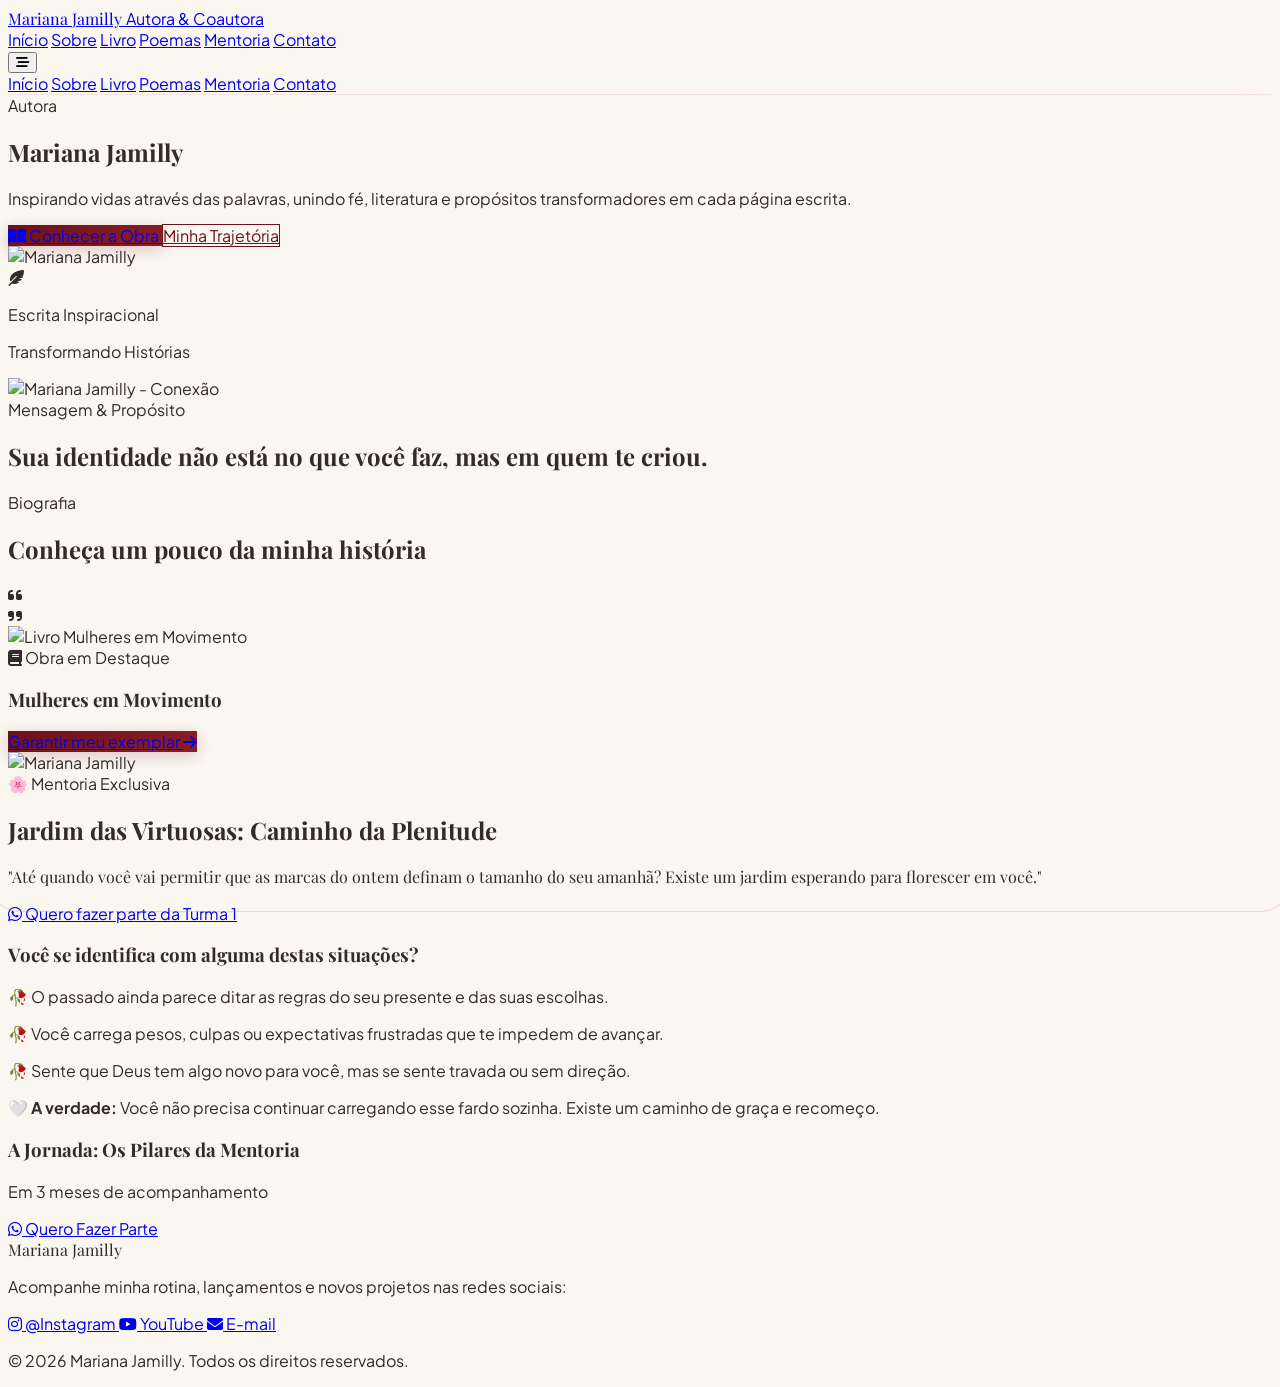
==== commit 5f1711cf: "Add files via upload" ====
--- a/index.html
+++ b/index.html
@@ -8,10 +8,12 @@
     <!-- Google Fonts -->
     <link rel="preconnect" href="https://fonts.googleapis.com">
     <link rel="preconnect" href="https://fonts.gstatic.com" crossorigin>
-    <link href="https://fonts.googleapis.com/css2?family=Playfair+Display:ital,wght@0,400;0,600;0,700;1,400&family=Plus+Jakarta+Sans:wght@300;400;500;600;700&display=swap" rel="stylesheet">
     
     <!-- FontAwesome icons -->
     <link rel="stylesheet" href="https://cdnjs.cloudflare.com/ajax/libs/font-awesome/6.4.0/css/all.min.css">
+
+    <!-- CSS Externo -->
+    <link rel="stylesheet" href="style.css">
 
     <!-- Tailwind CSS CDN -->
     <script src="https://cdn.tailwindcss.com"></script>
@@ -43,85 +45,6 @@
             }
         }
     </script>
-
-    <style>
-        body {
-            font-family: 'Plus Jakarta Sans', sans-serif;
-            background-color: #FAF6F0;
-            color: #332A2B;
-            overflow-x: hidden;
-        }
-
-        .font-serif {
-            font-family: 'Playfair Display', serif;
-        }
-
-        /* Glassmorphism Header */
-        .glass-header {
-            background: rgba(250, 246, 240, 0.85);
-            backdrop-filter: blur(12px);
-            -webkit-backdrop-filter: blur(12px);
-            border-bottom: 1px solid rgba(214, 127, 121, 0.15);
-        }
-
-        /* Gradient Text Helper */
-        .text-gradient {
-            background: linear-gradient(135deg, #6B121A 0%, #B75B56 100%);
-            -webkit-background-clip: text;
-            -webkit-text-fill-color: transparent;
-        }
-
-        /* Custom Hover Transitions */
-        .btn-primary {
-            background: linear-gradient(135deg, #6B121A 0%, #8A1E27 100%);
-            transition: all 0.3s cubic-bezier(0.4, 0, 0.2, 1);
-            box-shadow: 0 4px 15px rgba(107, 18, 26, 0.2);
-        }
-        
-        .btn-primary:hover {
-            transform: translateY(-2px);
-            box-shadow: 0 8px 25px rgba(107, 18, 26, 0.35);
-            background: linear-gradient(135deg, #7B141E 0%, #9B242E 100%);
-        }
-
-        .btn-outline {
-            border: 1px solid #6B121A;
-            color: #6B121A;
-            transition: all 0.3s ease;
-        }
-
-        .btn-outline:hover {
-            background-color: #6B121A;
-            color: #FFFFFF;
-            transform: translateY(-2px);
-        }
-
-        /* Custom image frame decorative element */
-        .frame-decorative::before {
-            content: '';
-            position: absolute;
-            inset: -12px;
-            border: 1px solid rgba(214, 127, 121, 0.3);
-            border-radius: 2rem;
-            z-index: 0;
-            pointer-events: none;
-        }
-
-        /* Dynamic styles for Firebase dynamic blocks */
-        #viewPerfilSecundarioParagrafos p,
-        #viewBioParagrafos p,
-        #viewDevocionalParagrafos p {
-            margin-bottom: 1.25rem;
-            line-height: 1.8;
-            font-size: 1.05rem;
-        }
-
-        #viewBioParagrafos p {
-            font-family: 'Playfair Display', serif;
-            color: #4A3E3F;
-            font-size: 1.125rem;
-        }
-    </style>
 </head>
 <body class="antialiased selection:bg-brand-roseLight selection:text-brand-wine">
 
@@ -145,16 +68,13 @@
                 <a href="#sobre" class="text-sm font-medium text-gray-700 hover:text-brand-wine transition-colors relative py-1 after:content-[''] after:absolute after:bottom-0 after:left-0 after:w-0 after:h-0.5 after:bg-brand-rose hover:after:w-full after:transition-all">Sobre</a>
                 <a href="#livro" class="text-sm font-medium text-gray-700 hover:text-brand-wine transition-colors relative py-1 after:content-[''] after:absolute after:bottom-0 after:left-0 after:w-0 after:h-0.5 after:bg-brand-rose hover:after:w-full after:transition-all">Livro</a>
                 <a href="poemas.html" class="text-sm font-medium text-gray-700 hover:text-brand-wine transition-colors relative py-1 after:content-[''] after:absolute after:bottom-0 after:left-0 after:w-0 after:h-0.5 after:bg-brand-rose hover:after:w-full after:transition-all">Poemas</a>
-                <a href="#devocional" class="text-sm font-medium text-gray-700 hover:text-brand-wine transition-colors relative py-1 after:content-[''] after:absolute after:bottom-0 after:left-0 after:w-0 after:h-0.5 after:bg-brand-rose hover:after:w-full after:transition-all">Devocional</a>
-                
+                <a href="#devocional" class="text-sm font-medium text-gray-700 hover:text-brand-wine transition-colors relative py-1 after:content-[''] after:absolute after:bottom-0 after:left-0 after:w-0 after:h-0.5 after:bg-brand-rose hover:after:w-full after:transition-all">Mentoria</a>
                 <a href="#contato" class="text-sm font-medium text-gray-700 hover:text-brand-wine transition-colors relative py-1 after:content-[''] after:absolute after:bottom-0 after:left-0 after:w-0 after:h-0.5 after:bg-brand-rose hover:after:w-full after:transition-all">Contato</a>
                 
-<!-- Substitua a tag <li> por uma <div> -->
-                <div id="link-admin" style="display: none;">
-                    <a href="configuracoes.html" class="inline-flex items-center gap-1.5 text-xs font-bold uppercase tracking-wider text-brand-wine bg-brand-roseLight px-3 py-1.5 rounded-full hover:bg-brand-rose hover:text-white transition-all">
-                        <i class="fa-solid fa-gear text-xs"></i> Configurações
-                    </a>
-                </div>
+                <!-- Link Admin Desktop Corrigido -->
+                <a href="configuracoes.html" id="link-admin" style="display: none;" class="inline-flex items-center gap-1.5 text-xs font-bold uppercase tracking-wider text-brand-wine bg-brand-roseLight px-3 py-1.5 rounded-full hover:bg-brand-rose hover:text-white transition-all">
+                    <i class="fa-solid fa-gear text-xs"></i> Configurações
+                </a>
             </nav>
 
             <!-- MOBILE MENU BUTTON -->
@@ -166,36 +86,26 @@
         <!-- MOBILE MENU DROPDOWN -->
         <div id="nav-list" class="hidden md:hidden bg-white/95 backdrop-blur-lg border-b border-gray-100 px-6 py-6 transition-all duration-300">
             <div class="flex flex-col space-y-4">
-          
-                
                 <a href="#inicio" class="mobile-link text-base font-medium text-gray-800 hover:text-brand-wine">Início</a>
                 <a href="#sobre" class="mobile-link text-base font-medium text-gray-800 hover:text-brand-wine">Sobre</a>
                 <a href="#livro" class="mobile-link text-base font-medium text-gray-800 hover:text-brand-wine">Livro</a>
                 <a href="poemas.html" class="mobile-link text-base font-medium text-gray-800 hover:text-brand-wine">Poemas</a>
-                <a href="#devocional" class="mobile-link text-base font-medium text-gray-800 hover:text-brand-wine">Devocional</a>
+                <a href="#devocional" class="mobile-link text-base font-medium text-gray-800 hover:text-brand-wine">Mentoria</a>
                 <a href="#contato" class="mobile-link text-base font-medium text-gray-800 hover:text-brand-wine">Contato</a>
-                <a href="configuracoes.html"
-   id="link-admin-mobile"
-   style="display: none;"
-   class="mobile-link text-base font-bold text-brand-wine">
-    <i class="fa-solid fa-gear mr-2"></i>
-    Configurações
-</a>
-                
+                <a href="configuracoes.html" id="link-admin-mobile" style="display: none;" class="mobile-link text-base font-bold text-brand-wine">
+                    <i class="fa-solid fa-gear mr-2"></i> Configurações
+                </a>
             </div>
         </div>
     </header>
 
     <!-- HERO SECTION -->
     <section class="hero pt-32 pb-20 lg:pt-40 lg:pb-28 relative overflow-hidden" id="inicio">
-        <!-- Background Decorative Elements -->
         <div class="absolute top-1/4 -left-20 w-80 h-80 bg-brand-roseLight/50 rounded-full blur-3xl pointer-events-none"></div>
         <div class="absolute bottom-10 right-0 w-96 h-96 bg-brand-rose/10 rounded-full blur-3xl pointer-events-none"></div>
 
         <div class="max-w-7xl mx-auto px-6 sm:px-8 lg:px-12 relative z-10">
             <div class="grid grid-cols-1 lg:grid-cols-12 gap-12 lg:gap-8 items-center">
-                
-                <!-- HERO TEXT -->
                 <div class="lg:col-span-7 flex flex-col items-center lg:items-start text-center lg:text-left order-2 lg:order-1">
                     <div class="inline-flex items-center gap-2 px-4 py-1.5 rounded-full bg-brand-roseLight/80 text-brand-wine text-xs font-semibold tracking-wider uppercase mb-6 border border-brand-rose/20">
                         <span class="w-2 h-2 rounded-full bg-brand-wine animate-pulse"></span>
@@ -212,8 +122,7 @@
 
                     <div class="flex flex-wrap items-center justify-center lg:justify-start gap-4">
                         <a href="#livro" class="btn-primary text-white font-medium px-8 py-3.5 rounded-full text-sm tracking-wide inline-flex items-center gap-2">
-                            <i class="fa-solid fa-book-open text-xs"></i>
-                            Conhecer a Obra
+                            <i class="fa-solid fa-book-open text-xs"></i> Conhecer a Obra
                         </a>
                         <a href="#sobre" class="btn-outline font-medium px-8 py-3.5 rounded-full text-sm tracking-wide inline-flex items-center gap-2">
                             Minha Trajetória
@@ -221,7 +130,6 @@
                     </div>
                 </div>
 
-                <!-- HERO IMAGE -->
                 <div class="lg:col-span-5 flex justify-center order-1 lg:order-2">
                     <div class="relative w-full max-w-sm sm:max-w-md frame-decorative">
                         <div class="relative z-10 rounded-3xl overflow-hidden shadow-soft-wine bg-white p-3 border border-brand-roseLight">
@@ -231,7 +139,6 @@
                             </div>
                         </div>
 
-                        <!-- Floating Badge Decorative -->
                         <div class="absolute -bottom-6 -left-6 z-20 bg-white/90 backdrop-blur-md p-4 rounded-2xl shadow-xl border border-brand-roseLight hidden sm:flex items-center gap-3">
                             <div class="w-10 h-10 rounded-full bg-brand-roseLight flex items-center justify-center text-brand-wine">
                                 <i class="fa-solid fa-feather-pointed text-lg"></i>
@@ -243,7 +150,6 @@
                         </div>
                     </div>
                 </div>
-
             </div>
         </div>
     </section>
@@ -252,9 +158,7 @@
     <section class="py-20 bg-white relative overflow-hidden">
         <div class="max-w-7xl mx-auto px-6 sm:px-8 lg:px-12">
             <div class="bg-brand-cardBg rounded-3xl p-8 sm:p-12 lg:p-16 border border-brand-roseLight shadow-soft-wine relative">
-                
                 <div class="grid grid-cols-1 lg:grid-cols-12 gap-10 lg:gap-12 items-center">
-                    <!-- FOTO PERFIL SECUNDÁRIA -->
                     <div class="lg:col-span-5 flex justify-center">
                         <div class="relative w-full max-w-sm rounded-2xl overflow-hidden shadow-md group">
                             <img id="viewPerfilSecundarioImg" src="conexaoFoto.jpg" alt="Mariana Jamilly - Conexão" class="w-full h-auto object-cover rounded-2xl group-hover:scale-105 transition-transform duration-500">
@@ -262,7 +166,6 @@
                         </div>
                     </div>
 
-                    <!-- TEXTO PERFIL SECUNDÁRIO -->
                     <div class="lg:col-span-7 flex flex-col justify-center">
                         <span class="text-brand-rose font-semibold text-xs tracking-widest uppercase mb-3 block">
                             Mensagem & Propósito
@@ -273,11 +176,10 @@
                         </h2>
 
                         <div id="viewPerfilSecundarioParagrafos" class="text-gray-600 leading-relaxed space-y-4">
-                            <!-- Inserido dinamicamente pelo script.js -->
-                        </div>
-                    </div>
-                </div>
-
+                            <!-- Firebase JS -->
+                        </div>
+                    </div>
+                </div>
             </div>
         </div>
     </section>
@@ -285,23 +187,14 @@
     <!-- BIO (HISTÓRIA) -->
     <section class="py-24 relative" id="sobre">
         <div class="max-w-4xl mx-auto px-6 sm:px-8 text-center">
-            
-            <span class="text-brand-rose font-semibold text-xs tracking-widest uppercase mb-3 block">
-                Biografia
-            </span>
-
-            <h2 id="viewBioTitulo" class="font-serif text-3xl sm:text-4xl lg:text-5xl font-bold text-brand-wine mb-8">
-                Conheça um pouco da minha história
-            </h2>
+            <span class="text-brand-rose font-semibold text-xs tracking-widest uppercase mb-3 block">Biografia</span>
+            <h2 id="viewBioTitulo" class="font-serif text-3xl sm:text-4xl lg:text-5xl font-bold text-brand-wine mb-8">Conheça um pouco da minha história</h2>
 
             <div class="relative">
-                <!-- Quote mark decorative background -->
                 <i class="fa-solid fa-quote-left absolute -top-10 -left-6 text-7xl text-brand-roseLight opacity-60 -z-10"></i>
-
                 <div id="viewBioParagrafos" class="text-lg leading-relaxed text-gray-700 font-serif italic space-y-6">
-                    <!-- Conteúdo dinâmico via script.js -->
-                </div>
-
+                    <!-- Firebase JS -->
+                </div>
                 <i class="fa-solid fa-quote-right absolute -bottom-10 -right-6 text-7xl text-brand-roseLight opacity-60 -z-10"></i>
             </div>
 
@@ -310,32 +203,24 @@
                 <div class="w-2.5 h-2.5 rounded-full bg-brand-rose"></div>
                 <div class="h-px w-12 bg-brand-rose/30"></div>
             </div>
-
         </div>
     </section>
 
     <!-- SOBRE O LIVRO -->
     <section class="py-24 bg-white relative" id="livro">
         <div class="max-w-7xl mx-auto px-6 sm:px-8 lg:px-12">
-            
             <div class="bg-gradient-to-br from-brand-cream to-white rounded-3xl p-8 sm:p-12 lg:p-16 border border-brand-roseLight/60 shadow-soft-wine">
                 <div class="grid grid-cols-1 lg:grid-cols-12 gap-12 items-center">
-                    
-                    <!-- CAPA DO LIVRO -->
                     <div class="lg:col-span-5 flex justify-center">
                         <div class="relative group">
-                            <!-- Subtle Glow Behind Book -->
                             <div class="absolute inset-0 bg-brand-rose/20 rounded-xl blur-xl group-hover:blur-2xl transition-all duration-300"></div>
-                            
                             <img id="viewLivroImg" src="capLvr.jpg" alt="Livro Mulheres em Movimento" class="relative z-10 w-60 sm:w-72 lg:w-80 rounded-xl shadow-book transform group-hover:-translate-y-2 group-hover:rotate-1 transition-all duration-500">
                         </div>
                     </div>
 
-                    <!-- DETALHES DO LIVRO -->
                     <div class="lg:col-span-7 flex flex-col items-start text-left">
                         <span class="inline-flex items-center gap-2 px-3.5 py-1 rounded-full bg-brand-roseLight text-brand-wine text-xs font-bold uppercase tracking-wider mb-4">
-                            <i class="fa-solid fa-book text-xs"></i>
-                            Obra em Destaque
+                            <i class="fa-solid fa-book text-xs"></i> Obra em Destaque
                         </span>
 
                         <h3 id="viewLivroTitulo" class="font-serif text-3xl sm:text-4xl lg:text-5xl text-brand-wine font-bold mb-6">
@@ -343,7 +228,7 @@
                         </h3>
 
                         <p id="viewLivroDescricao" class="text-base sm:text-lg text-gray-600 leading-relaxed mb-8">
-                            <!-- Conteúdo dinâmico via script.js -->
+                            <!-- Firebase JS -->
                         </p>
 
                         <a id="viewLivroBtn" href="#" target="_blank" class="btn-primary text-white font-semibold px-8 py-4 rounded-full text-sm tracking-wide inline-flex items-center gap-3">
@@ -351,58 +236,105 @@
                             <i class="fa-solid fa-arrow-right text-xs"></i>
                         </a>
                     </div>
-
-                </div>
-            </div>
-
-        </div>
-    </section>
-
-    <!-- GRUPO DEVOCIONAL -->
+                </div>
+            </div>
+        </div>
+    </section>
+
+    <!-- REESTRUTURAÇÃO: JARDIM DAS VIRTUOSAS (MENTORIA) -->
     <section class="py-24 bg-brand-cream relative" id="devocional">
-        <div class="max-w-4xl mx-auto px-6 sm:px-8 text-center">
-            
-            <div class="bg-gradient-to-b from-white to-brand-roseLight/20 p-10 sm:p-14 rounded-3xl border border-brand-rose/20 shadow-soft-wine">
+        <div class="max-w-5xl mx-auto px-6 sm:px-8">
+            <div class="bg-white p-8 sm:p-12 lg:p-16 rounded-3xl border border-brand-rose/20 shadow-soft-wine">
                 
-                <div class="w-16 h-16 bg-brand-roseLight text-brand-wine rounded-2xl flex items-center justify-center mx-auto mb-6 text-2xl shadow-sm">
-                    🍀
-                </div>
-
-                <h2 id="viewDevocionalTitulo" class="font-serif text-3xl sm:text-4xl text-brand-wine font-bold mb-6">
-                    Jardim das Virtuosas
-                </h2>
-
-                <div id="viewDevocionalParagrafos" class="text-gray-600 text-base sm:text-lg leading-relaxed mb-8 max-w-2xl mx-auto">
-                    <!-- Conteúdo dinâmico via script.js -->
-                </div>
-
-                <a id="viewDevocionalBtn" href="#" target="_blank" class="inline-flex items-center gap-3 bg-emerald-600 hover:bg-emerald-700 text-white font-semibold px-9 py-4 rounded-full text-sm tracking-wide shadow-lg hover:shadow-xl transition-all transform hover:-translate-y-0.5">
-                    <i class="fa-brands fa-whatsapp text-lg"></i>
-                    <span>Quero Fazer Parte</span>
-</a>
-
-            </div>
-
-        </div>
-    </section>
-
-    <!-- FOOTER -->
+                <!-- BLOCO 1: O TOPO -->
+                <div class="grid grid-cols-1 lg:grid-cols-12 gap-8 items-center mb-16 pb-12 border-b border-brand-roseLight">
+                    <div class="lg:col-span-5 flex justify-center">
+                        <div class="w-48 h-48 sm:w-56 sm:h-56 rounded-full overflow-hidden border-4 border-brand-roseLight shadow-md">
+                            <img src="mari.jpg" alt="Mariana Jamilly" class="w-full h-full object-cover">
+                        </div>
+                    </div>
+
+                    <div class="lg:col-span-7 text-center lg:text-left">
+                        <span class="text-brand-rose font-semibold text-xs tracking-widest uppercase mb-2 block">🌸 Mentoria Exclusiva</span>
+                        <h2 id="viewDevocionalTitulo" class="font-serif text-3xl sm:text-4xl text-brand-wine font-bold mb-4">
+                            Jardim das Virtuosas: Caminho da Plenitude
+                        </h2>
+
+                        <p class="text-gray-700 italic font-serif text-lg leading-relaxed mb-6">
+                            "Até quando você vai permitir que as marcas do ontem definam o tamanho do seu amanhã? Existe um jardim esperando para florescer em você."
+                        </p>
+
+                        <a href="https://wa.me/SEU_NUMERO_AQUI?text=Ol%C3%A1%21%20Quero%20fazer%20parte%20da%20Turma%201%20da%20Mentoria%20Jardim%20das%20Virtuosas." target="_blank" class="inline-flex items-center gap-3 bg-emerald-600 hover:bg-emerald-700 text-white font-semibold px-8 py-3.5 rounded-full text-sm tracking-wide shadow-lg hover:shadow-xl transition-all">
+                            <i class="fa-brands fa-whatsapp text-lg"></i>
+                            <span>Quero fazer parte da Turma 1</span>
+                        </a>
+                    </div>
+                </div>
+
+                <!-- BLOCO 2: PARA QUEM É ESTA MENTORIA? -->
+                <div class="mb-16">
+                    <h3 class="font-serif text-2xl text-brand-wine font-bold text-center mb-8">
+                        Você se identifica com alguma destas situações?
+                    </h3>
+
+                    <div class="grid grid-cols-1 md:grid-cols-3 gap-6 mb-8">
+                        <div class="bg-brand-cardBg p-6 rounded-2xl border border-brand-roseLight flex flex-col justify-between">
+                            <p class="text-gray-700 text-sm leading-relaxed">
+                                🥀 O passado ainda parece ditar as regras do seu presente e das suas escolhas.
+                            </p>
+                        </div>
+
+                        <div class="bg-brand-cardBg p-6 rounded-2xl border border-brand-roseLight flex flex-col justify-between">
+                            <p class="text-gray-700 text-sm leading-relaxed">
+                                🥀 Você carrega pesos, culpas ou expectativas frustradas que te impedem de avançar.
+                            </p>
+                        </div>
+
+                        <div class="bg-brand-cardBg p-6 rounded-2xl border border-brand-roseLight flex flex-col justify-between">
+                            <p class="text-gray-700 text-sm leading-relaxed">
+                                🥀 Sente que Deus tem algo novo para você, mas se sente travada ou sem direção.
+                            </p>
+                        </div>
+                    </div>
+
+                    <div class="bg-brand-roseLight/60 p-6 rounded-2xl text-center border border-brand-rose/20">
+                        <p class="text-brand-darkWine font-medium text-base">
+                            🤍 <strong>A verdade:</strong> Você não precisa continuar carregando esse fardo sozinha. Existe um caminho de graça e recomeço.
+                        </p>
+                    </div>
+                </div>
+
+                <!-- BLOCO 3: A JORNADA & CONTEÚDO DINÂMICO DO FIREBASE -->
+                <div class="text-center">
+                              <h3 class="font-serif text-2xl text-brand-wine font-bold mb-4">
+                        A Jornada: Os Pilares da Mentoria
+                    </h3>
+                    <p class="text-brand-rose font-semibold text-sm mb-6 uppercase tracking-wider">Em 3 meses de acompanhamento</p>
+
+                    <div id="viewDevocionalParagrafos" class="text-gray-600 text-base sm:text-lg leading-relaxed mb-8 max-w-3xl mx-auto text-left">
+                        <!-- Conteúdo injetado via script.js -->
+                    </div>
+
+                    <!-- BOTÃO WHATSAPP MANTIDO NO FINAL -->
+                    <a id="viewDevocionalBtn" href="https://wa.me/SEU_NUMERO_AQUI?text=Ol%C3%A1%21%20Quero%20fazer%20parte%20da%20Turma%201%20da%20Mentoria%20Jardim%20das%20Virtuosas." target="_blank" class="inline-flex items-center gap-3 bg-emerald-600 hover:bg-emerald-700 text-white font-semibold px-9 py-4 rounded-full text-sm tracking-wide shadow-lg hover:shadow-xl transition-all transform hover:-translate-y-0.5">
+                        <i class="fa-brands fa-whatsapp text-lg"></i>
+                        <span>Quero Fazer Parte</span>
+                    </a>
+                </div>
+
+            </div>
+        </div>
+    </section>
+    
     <footer class="bg-brand-darkWine text-white py-16 relative overflow-hidden" id="contato">
         <div class="max-w-7xl mx-auto px-6 sm:px-8 lg:px-12 relative z-10">
-            
             <div class="flex flex-col items-center text-center max-w-2xl mx-auto">
-                
-                <span class="font-serif text-3xl font-bold text-brand-roseLight mb-2">
-                    Mariana Jamilly
-                </span>
-                
+                <span class="font-serif text-3xl font-bold text-brand-roseLight mb-2">Mariana Jamilly</span>
                 <p class="text-brand-roseLight/80 text-sm mb-8">
                     Acompanhe minha rotina, lançamentos e novos projetos nas redes sociais:
                 </p>
 
-                <!-- SOCIAL LINKS -->
                 <div class="flex flex-wrap justify-center items-center gap-6 mb-12">
-                    
                     <a href="https://www.instagram.com/marianajamilly.oficial?igsh=MTk4dnRyM21mb2xocg==" target="_blank" class="flex items-center gap-3 bg-white/10 hover:bg-white/20 backdrop-blur-md px-5 py-3 rounded-2xl border border-white/10 transition-all group">
                         <i class="fa-brands fa-instagram text-xl text-pink-300 group-hover:scale-110 transition-transform"></i>
                         <span class="text-sm font-medium text-white">@Instagram</span>
@@ -417,24 +349,20 @@
                         <i class="fa-solid fa-envelope text-xl text-amber-200 group-hover:scale-110 transition-transform"></i>
                         <span class="text-sm font-medium text-white">E-mail</span>
                     </a>
-
                 </div>
                 
-                <div class="w-full h-px bg-white/10 mb-8"></div>
-
-                <p class="text-xs text-brand-roseLight/60">
-                    &copy; 2026 Mariana Jamilly. Todos os direitos reservados.
-                </p>
-
-            </div>
-
+            <div class="w-full h-px bg-white/10 mb-8"></div>
+                <p class="text-xs text-brand-roseLight/60">&copy; 2026 Mariana Jamilly. Todos os direitos reservados.</p>
+            </div>
         </div>
     </footer>
-<script src="https://www.gstatic.com/firebasejs/10.8.0/firebase-app-compat.js"></script>
-<script src="https://www.gstatic.com/firebasejs/10.8.0/firebase-firestore-compat.js"></script>
-<script src="https://www.gstatic.com/firebasejs/10.8.0/firebase-auth-compat.js"></script>
-
-<script src="script.js"></script>
-    
+
+    <!-- Firebase SDKs -->
+    <script src="https://www.gstatic.com/firebasejs/10.8.0/firebase-app-compat.js"></script>
+    <script src="https://www.gstatic.com/firebasejs/10.8.0/firebase-firestore-compat.js"></script>
+    <script src="https://www.gstatic.com/firebasejs/10.8.0/firebase-auth-compat.js"></script>
+
+    <!-- Script Principal -->
+    <script src="script.js"></script>
 </body>
-</html>+</html>    
--- a/style.css
+++ b/style.css
@@ -0,0 +1,77 @@
+@import url('https://fonts.googleapis.com/css2?family=Playfair+Display:ital,wght@0,400;0,600;0,700;1,400&family=Plus+Jakarta+Sans:wght@300;400;500;600;700&display=swap');
+
+body {
+    font-family: 'Plus Jakarta Sans', sans-serif;
+    background-color: #FAF6F0;
+    color: #332A2B;
+    overflow-x: hidden;
+}
+
+.font-serif {
+    font-family: 'Playfair Display', serif;
+}
+
+/* Header com efeito de vidro */
+.glass-header {
+    background: rgba(250, 246, 240, 0.85);
+    backdrop-filter: blur(12px);
+    -webkit-backdrop-filter: blur(12px);
+    border-bottom: 1px solid rgba(214, 127, 121, 0.15);
+}
+
+/* Helpers de Texto e Botões */
+.text-gradient {
+    background: linear-gradient(135deg, #6B121A 0%, #B75B56 100%);
+    -webkit-background-clip: text;
+    -webkit-text-fill-color: transparent;
+}
+
+.btn-primary {
+    background: linear-gradient(135deg, #6B121A 0%, #8A1E27 100%);
+    transition: all 0.3s cubic-bezier(0.4, 0, 0.2, 1);
+    box-shadow: 0 4px 15px rgba(107, 18, 26, 0.2);
+}
+
+.btn-primary:hover {
+    transform: translateY(-2px);
+    box-shadow: 0 8px 25px rgba(107, 18, 26, 0.35);
+    background: linear-gradient(135deg, #7B141E 0%, #9B242E 100%);
+}
+
+.btn-outline {
+    border: 1px solid #6B121A;
+    color: #6B121A;
+    transition: all 0.3s ease;
+}
+
+.btn-outline:hover {
+    background-color: #6B121A;
+    color: #FFFFFF;
+    transform: translateY(-2px);
+}
+
+/* Moldura Decorativa */
+.frame-decorative::before {
+    content: '';
+    position: absolute;
+    inset: -12px;
+    border: 1px solid rgba(214, 127, 121, 0.3);
+    border-radius: 2rem;
+    z-index: 0;
+    pointer-events: none;
+}
+
+/* Estilos dinâmicos do Firebase */
+#viewPerfilSecundarioParagrafos p,
+#viewBioParagrafos p,
+#viewDevocionalParagrafos p {
+    margin-bottom: 1.25rem;
+    line-height: 1.8;
+    font-size: 1.05rem;
+}
+
+#viewBioParagrafos p {
+    font-family: 'Playfair Display', serif;
+    color: #4A3E3F;
+    font-size: 1.125rem;
+}
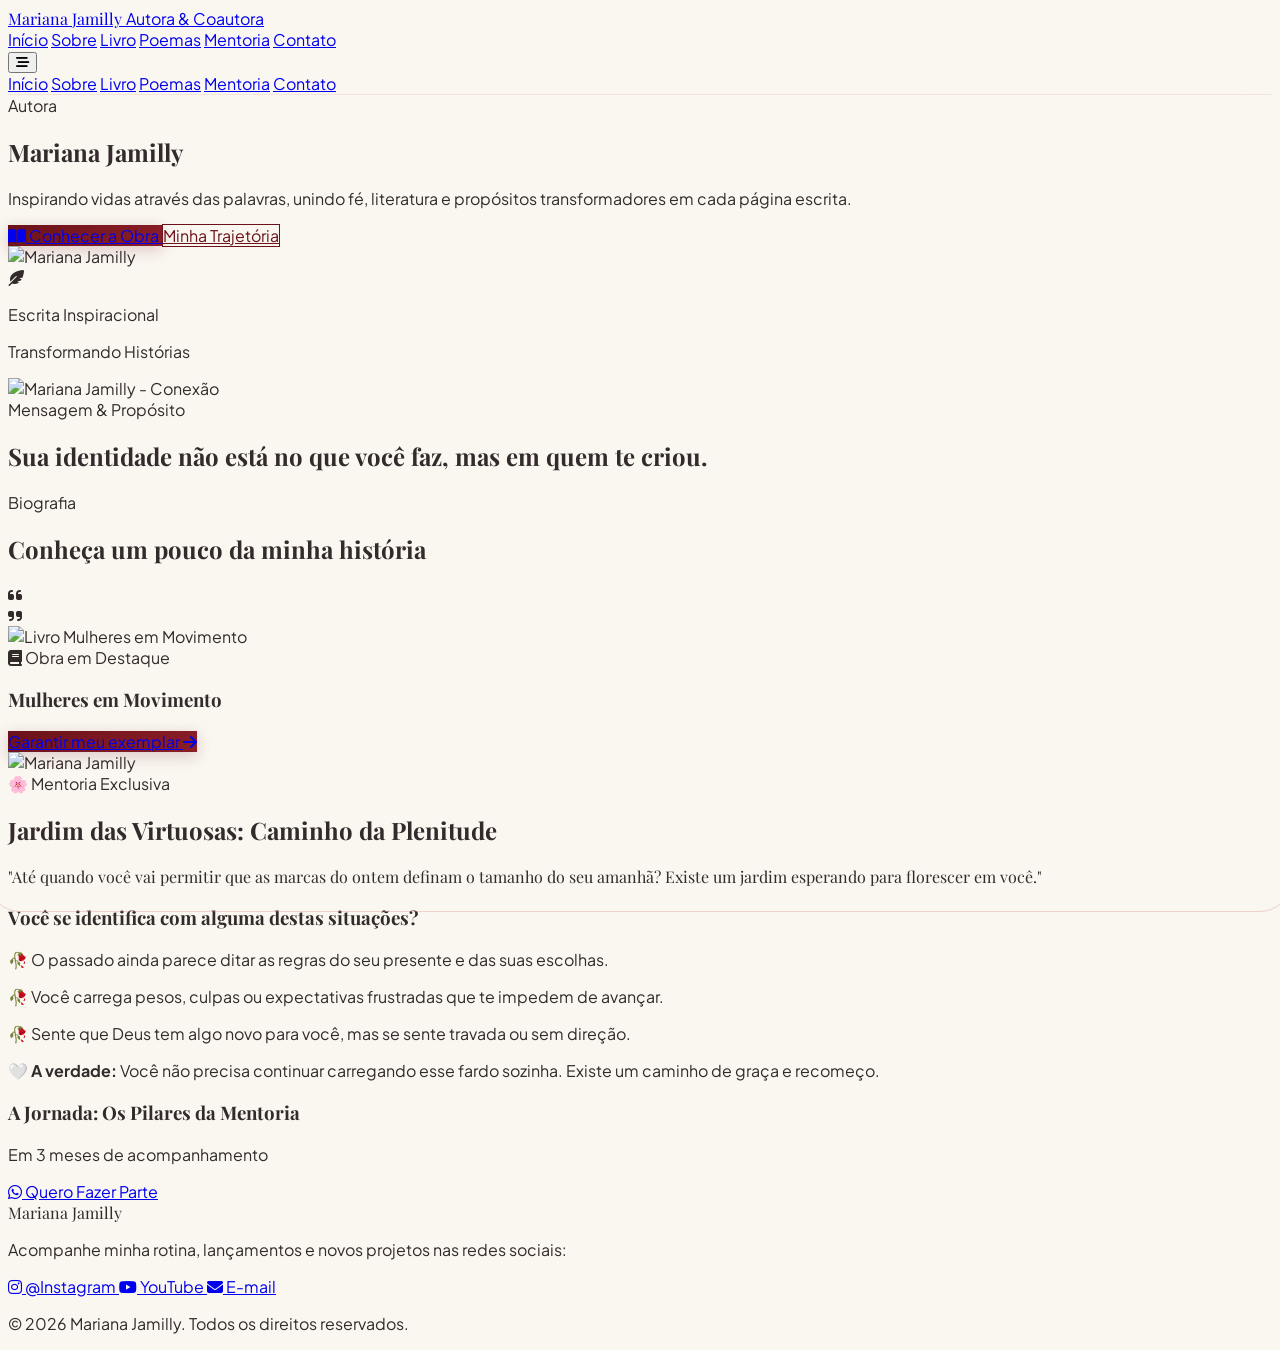
==== commit a5863269: "Add files via upload" ====
--- a/index.html
+++ b/index.html
@@ -264,10 +264,7 @@
                             "Até quando você vai permitir que as marcas do ontem definam o tamanho do seu amanhã? Existe um jardim esperando para florescer em você."
                         </p>
 
-                        <a href="https://wa.me/SEU_NUMERO_AQUI?text=Ol%C3%A1%21%20Quero%20fazer%20parte%20da%20Turma%201%20da%20Mentoria%20Jardim%20das%20Virtuosas." target="_blank" class="inline-flex items-center gap-3 bg-emerald-600 hover:bg-emerald-700 text-white font-semibold px-8 py-3.5 rounded-full text-sm tracking-wide shadow-lg hover:shadow-xl transition-all">
-                            <i class="fa-brands fa-whatsapp text-lg"></i>
-                            <span>Quero fazer parte da Turma 1</span>
-                        </a>
+                     
                     </div>
                 </div>
 
